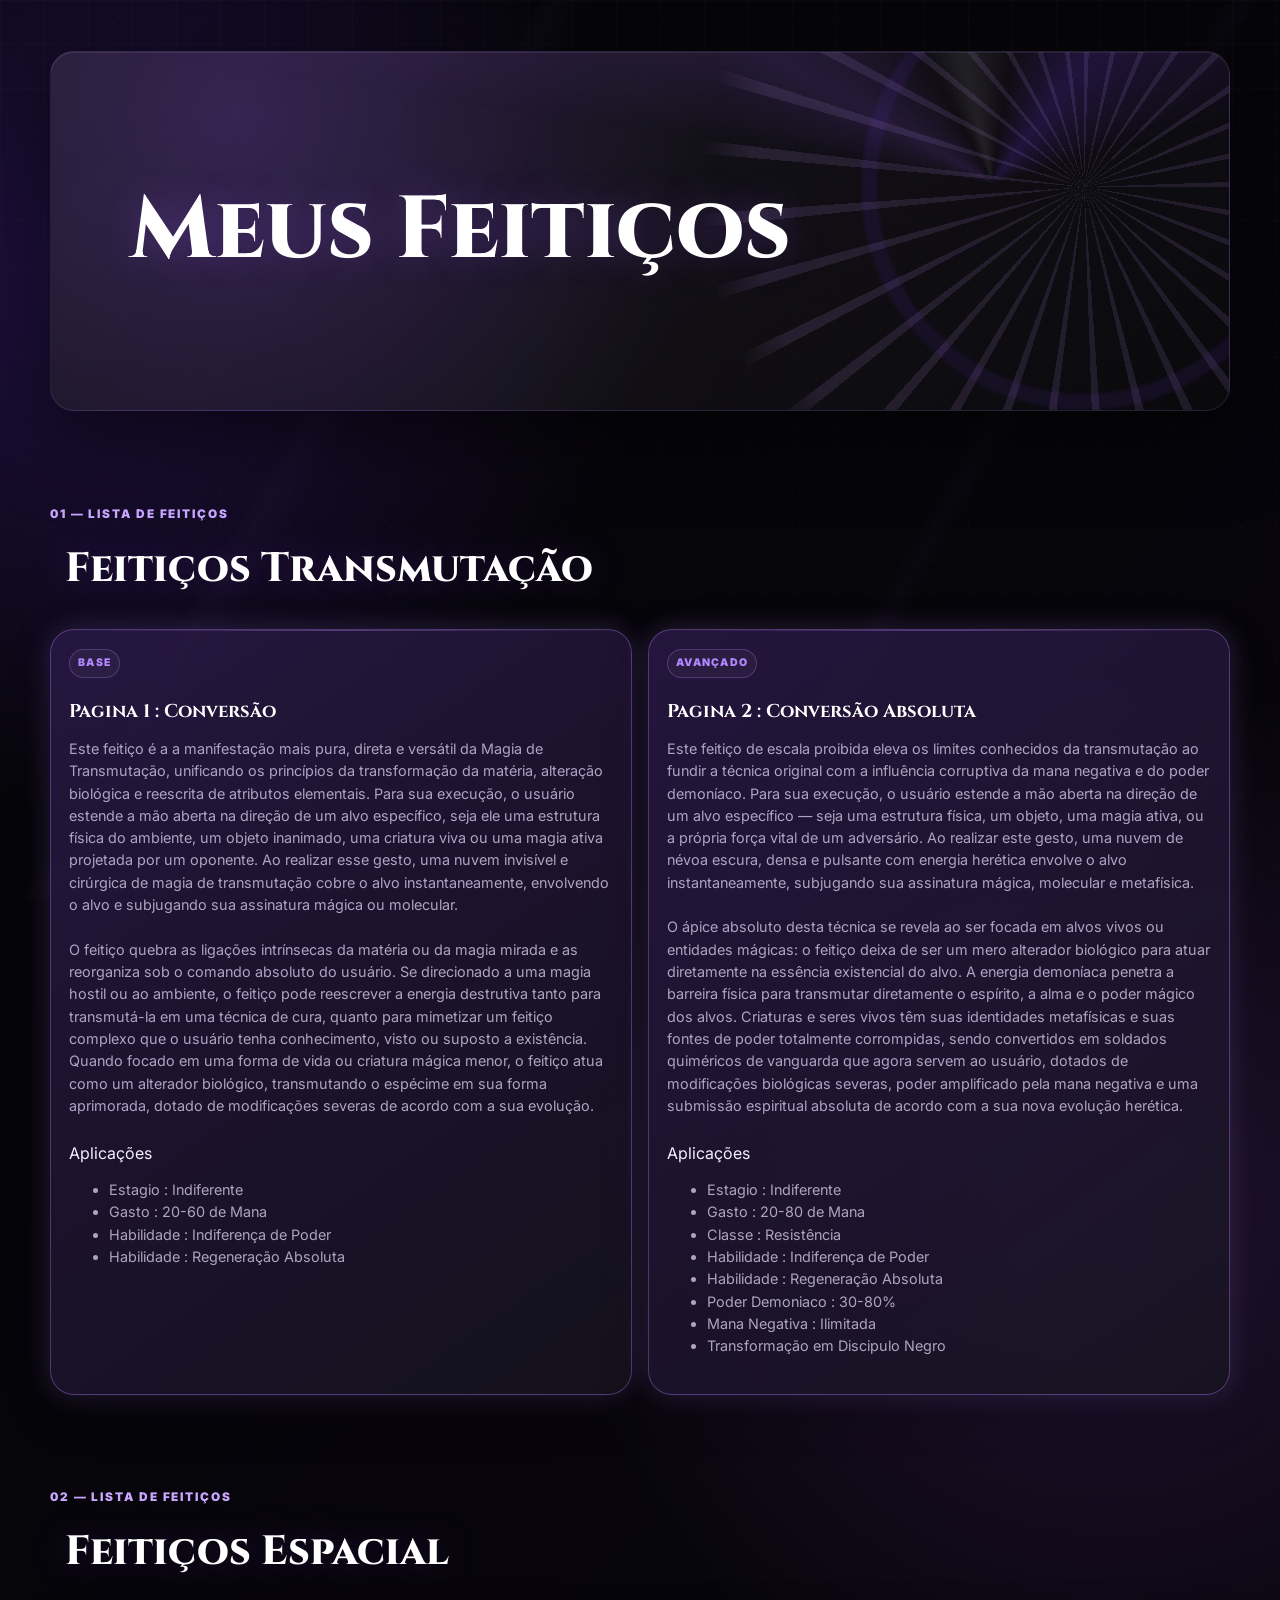
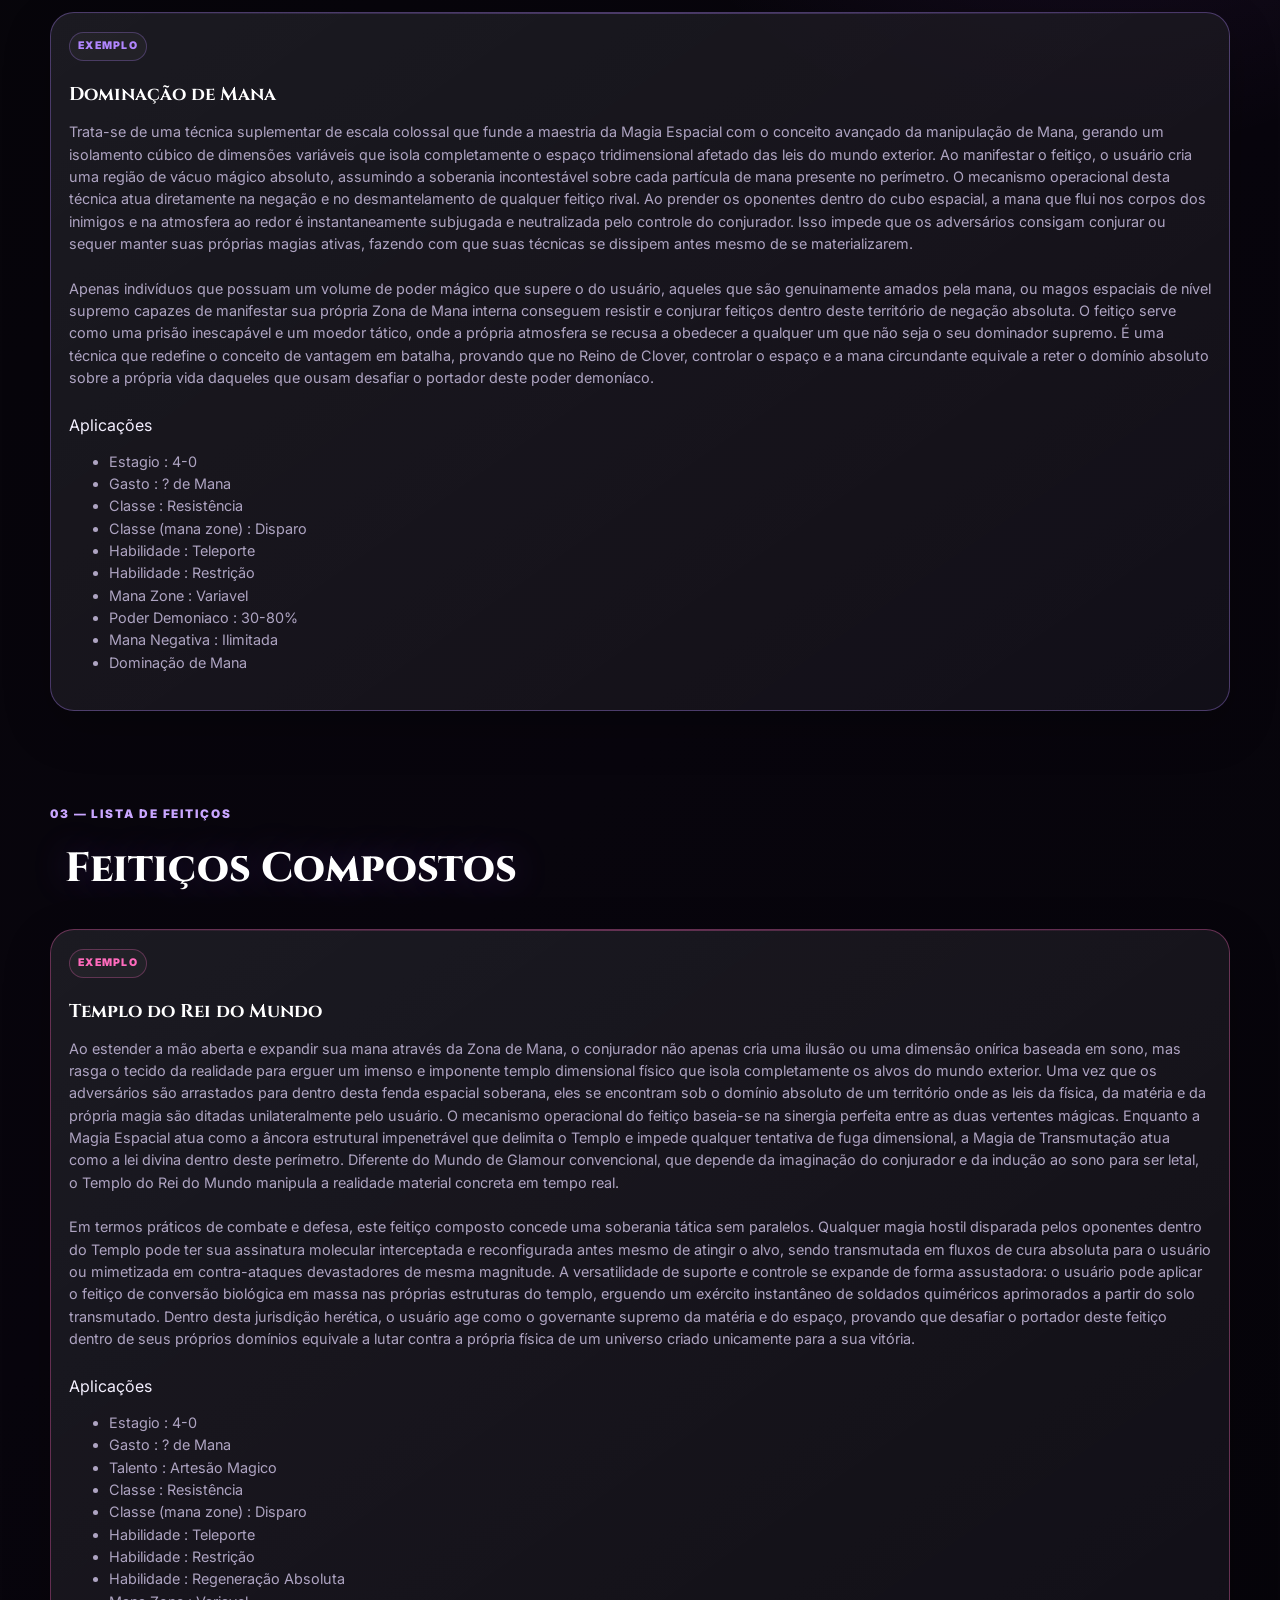
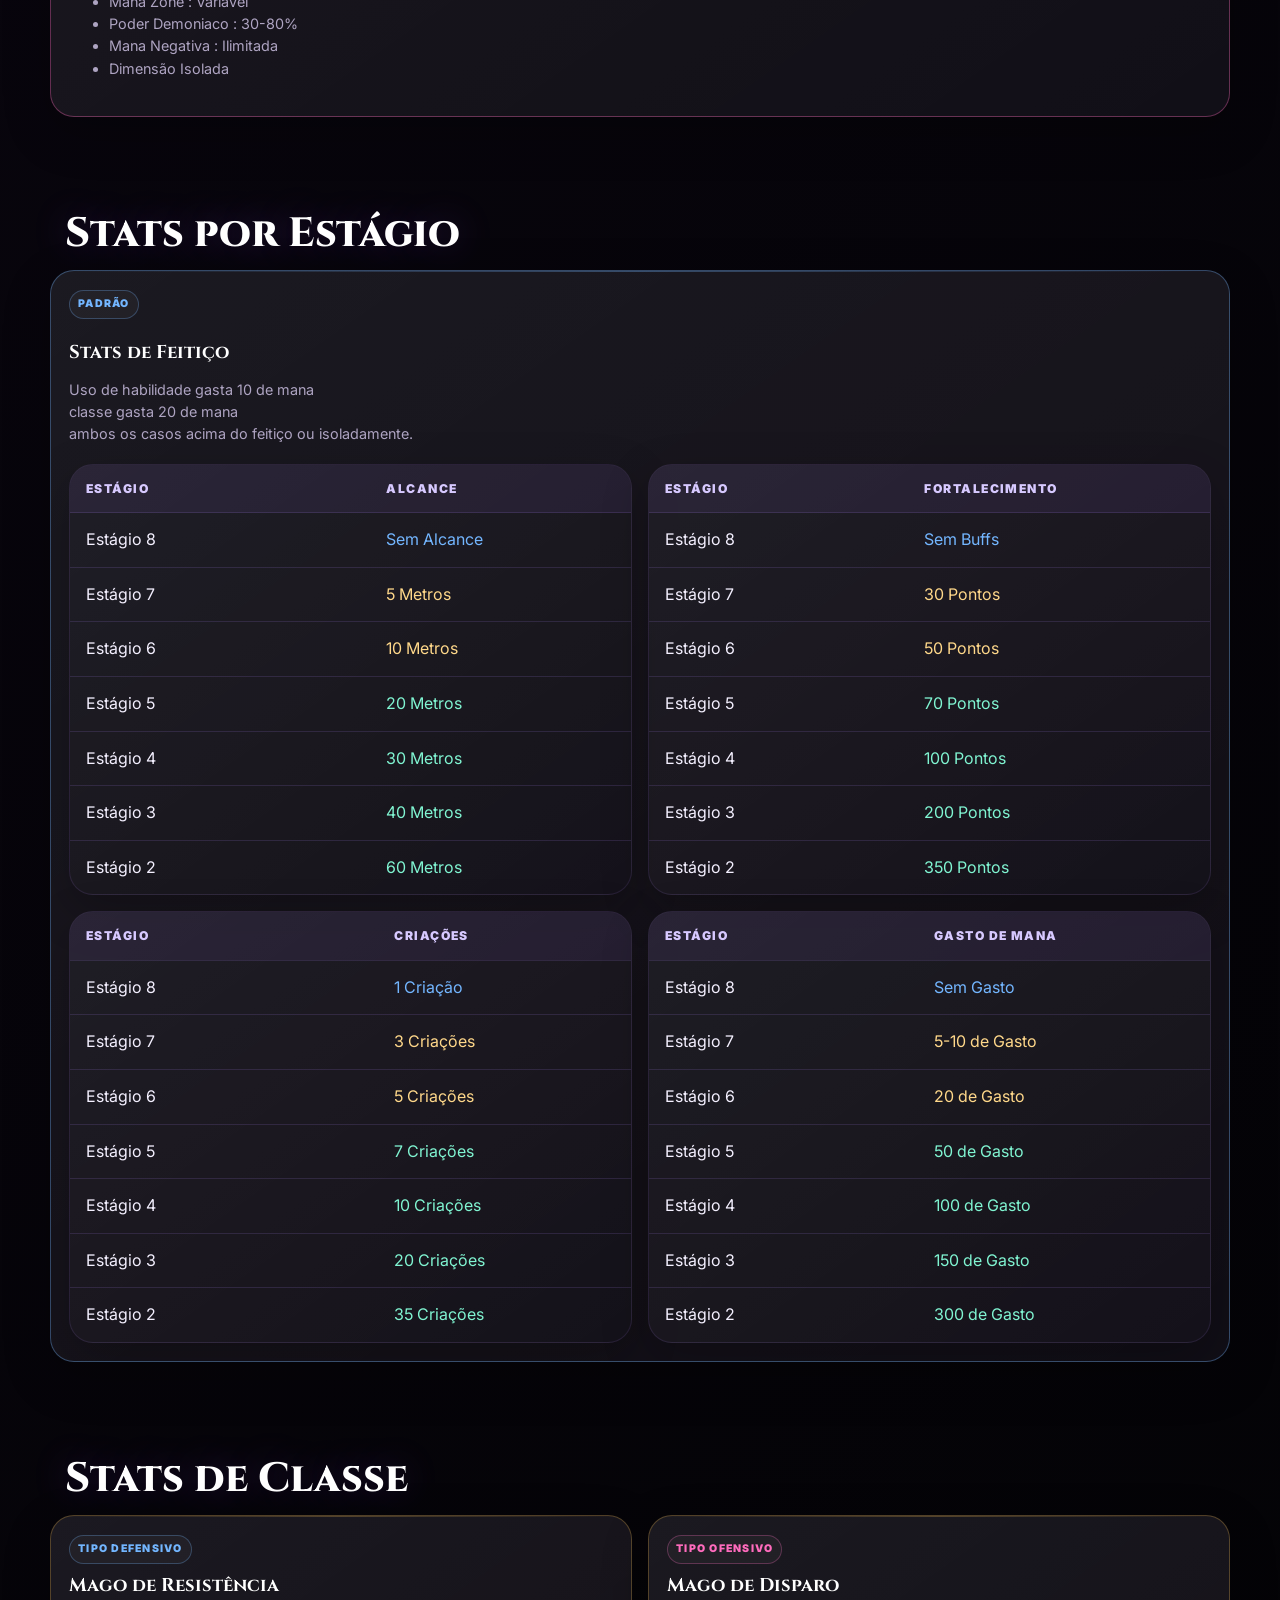
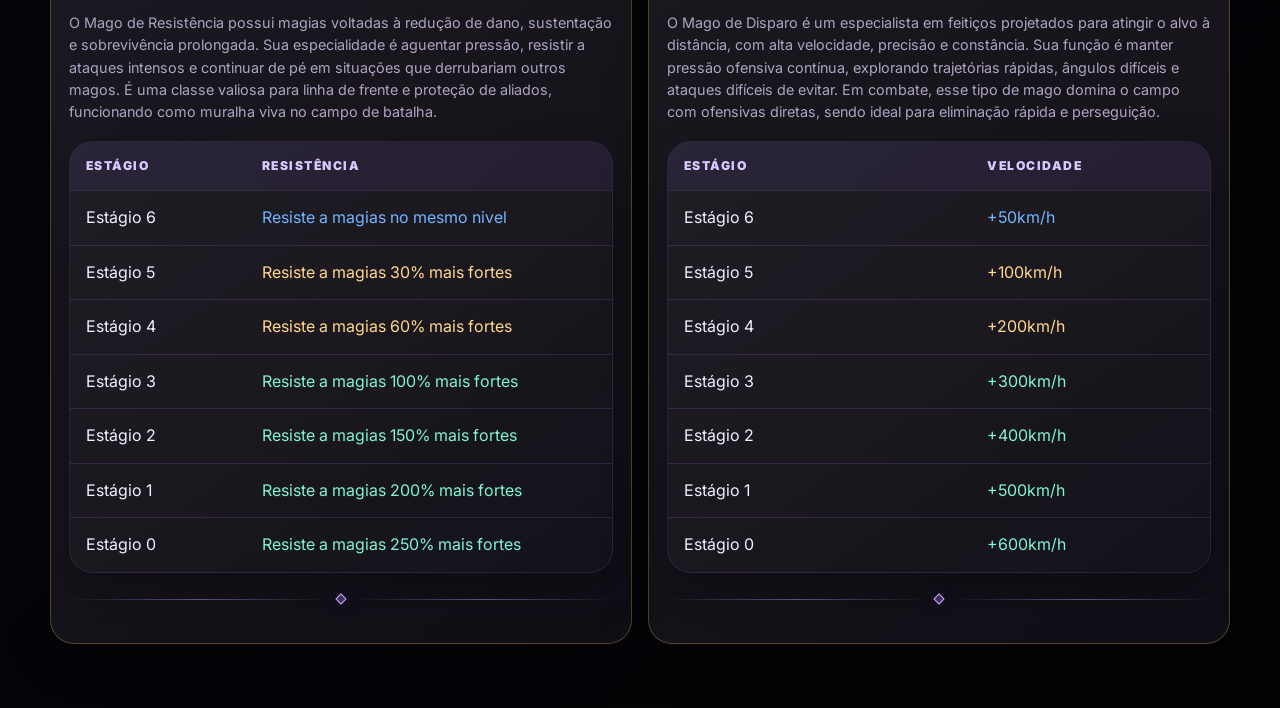
==== index.html @ 21cff732 "Rename templete.html to index.html" ====
<!DOCTYPE html>
<html lang="pt-BR">

<head>
    <meta charset="UTF-8" />
    <meta name="viewport" content="width=device-width, initial-scale=1.0" />
    <title>Grimorio</title>
    <link rel="stylesheet" href="../styles/system.css" />
</head>

<body>
    <div class="bc-container">
        <div class="bc-hero">
            <h1 class="bc-hero__title">Meus Feitiços</h1>
        </div>

        <section class="bc-section">
            <p class="bc-section-label">01 — Lista de Feitiços</p>
            <h2 class="bc-section-title">Feitiços Transmutação</h2>

            <div class="bc-grid-2 mt-lg">
                <div class="bc-card bc-card--accented bc-card--glowing card-accent-violet">
                    <span class="attr-tag tag-violet mb-sm">Base</span>
                    <h3 class="t-h3 mt-sm">Pagina 1 : Conversão</h3>
                    <p class="t-ui mt-md">Este feitiço é a a manifestação mais pura, direta e versátil da Magia de Transmutação, unificando
                        os princípios da transformação da matéria, alteração biológica e reescrita de atributos elementais. Para sua
                        execução, o usuário estende a mão aberta na direção de um alvo específico, seja ele uma estrutura física do
                        ambiente, um objeto inanimado, uma criatura viva ou uma magia ativa projetada por um oponente. Ao realizar esse
                        gesto, uma nuvem invisível e cirúrgica de magia de transmutação cobre o alvo instantaneamente, envolvendo o alvo e
                        subjugando sua assinatura mágica ou molecular. <br> <br>

                        O feitiço quebra as ligações intrínsecas da matéria ou da magia mirada e as reorganiza sob o comando absoluto do
                        usuário. Se direcionado a uma magia hostil ou ao ambiente, o feitiço pode reescrever a energia destrutiva tanto para
                        transmutá-la em uma técnica de cura, quanto para mimetizar um feitiço complexo que o usuário tenha conhecimento, visto
                        ou suposto a existência. Quando focado em uma forma de vida ou criatura mágica menor, o feitiço atua como um alterador
                        biológico, transmutando o espécime em sua forma aprimorada, dotado de modificações severas de acordo com a sua evolução.
                    </p>


                    <div class="t-h4 mt-lg">Aplicações</div>
                    <ul class="t-ui mt-sm">
                        <li>Estagio : Indiferente</li>
                        <li>Gasto : 20-60 de Mana</li>
                        <li>Habilidade : Indiferença de Poder</li>
                        <li>Habilidade : Regeneração Absoluta</li>
                    </ul>
                </div>

                <div class="bc-card bc-card--accented bc-card--glowing card-accent-violet">
                    <span class="attr-tag tag-violet mb-sm">Avançado</span>
                    <h3 class="t-h3 mt-sm">Pagina 2 : Conversão Absoluta</h3>
                    <p class="t-ui mt-md">Este feitiço de escala proibida eleva os limites conhecidos da transmutação ao fundir a técnica
                        original com a influência corruptiva da mana negativa e do poder demoníaco. Para sua execução, o usuário estende a
                        mão aberta na direção de um alvo específico — seja uma estrutura física, um objeto, uma magia ativa, ou a própria
                        força vital de um adversário. Ao realizar este gesto, uma nuvem de névoa escura, densa e pulsante com energia
                        herética envolve o alvo instantaneamente, subjugando sua assinatura mágica, molecular e metafísica. <br> <br>

                        O ápice absoluto desta técnica se revela ao ser focada em alvos vivos ou entidades mágicas: o feitiço deixa de ser um
                        mero alterador biológico para atuar diretamente na essência existencial do alvo. A energia demoníaca penetra a barreira
                        física para transmutar diretamente o espírito, a alma e o poder mágico dos alvos. Criaturas e seres vivos têm suas
                        identidades metafísicas e suas fontes de poder totalmente corrompidas, sendo convertidos em soldados quiméricos de
                        vanguarda que agora servem ao usuário, dotados de modificações biológicas severas, poder amplificado pela mana negativa
                        e uma submissão espiritual absoluta de acordo com a sua nova evolução herética.
                    </p>

                    <div class="t-h4 mt-lg">Aplicações</div>
                    <ul class="t-ui mt-sm">
                        <li>Estagio : Indiferente</li>
                        <li>Gasto : 20-80 de Mana</li>
                        <li>Classe : Resistência</li>
                        <li>Habilidade : Indiferença de Poder</li>
                        <li>Habilidade : Regeneração Absoluta</li>
                        <li>Poder Demoniaco : 30-80%</li>
                        <li>Mana Negativa : Ilimitada</li>
                        <li>Transformação em Discipulo Negro</li>
                        
                    </ul>
                </div>
            </div>
            
        </section>

        <section class="bc-section">
            <p class="bc-section-label">02 — Lista de Feitiços</p>
            <h2 class="bc-section-title">Feitiços Espacial</h2>

            <div class="bc-grid mt-lg">
                <div class="bc-card bc-card--accented card-accent-violet">
                    <span class="attr-tag tag-violet mb-sm">Exemplo</span>
                    <h3 class="t-h3 mt-sm">Dominação de Mana</h3>
                    <p class="t-ui mt-md">Trata-se de uma técnica suplementar de escala colossal que funde a maestria da Magia Espacial com
                    o conceito avançado da manipulação de Mana, gerando um isolamento cúbico de dimensões variáveis que isola completamente
                    o
                    espaço tridimensional afetado das leis do mundo exterior. Ao manifestar o feitiço, o usuário cria uma região de
                    vácuo mágico absoluto, assumindo a soberania incontestável sobre cada partícula de mana presente no perímetro.
                    O mecanismo operacional desta técnica atua diretamente na negação e no desmantelamento de qualquer feitiço rival. Ao
                    prender os oponentes dentro do cubo espacial, a mana que flui nos corpos dos inimigos e na atmosfera ao redor é
                    instantaneamente subjugada e neutralizada pelo controle do conjurador. Isso impede que os adversários consigam conjurar
                    ou sequer manter suas próprias magias ativas, fazendo com que suas técnicas se dissipem antes mesmo de se
                    materializarem. <br> <br>
                    
                    Apenas indivíduos que possuam um volume de poder mágico que supere o do usuário, aqueles que são genuinamente
                    amados pela mana, ou magos espaciais de nível supremo capazes de manifestar sua
                    própria Zona de Mana interna conseguem resistir e conjurar feitiços dentro deste território de negação absoluta.
                    O feitiço serve como uma prisão inescapável e um moedor tático, onde a própria atmosfera se recusa a obedecer a qualquer
                    um que não seja o seu dominador supremo. É uma técnica que redefine o conceito de vantagem em batalha, provando que no
                    Reino de Clover, controlar o espaço e a mana circundante equivale a reter o domínio absoluto sobre a própria vida
                    daqueles que ousam desafiar o portador deste poder demoníaco.

                    </p>


                    <div class="t-h4 mt-lg">Aplicações</div>
                    <ul class="t-ui mt-sm">
                        <li>Estagio : 4-0</li>
                        <li>Gasto : ? de Mana</li>
                        <li>Classe : Resistência</li>
                        <li>Classe (mana zone) : Disparo</li>
                        <li>Habilidade : Teleporte</li>
                        <li>Habilidade : Restrição</li>
                        <li>Mana Zone : Variavel</li>
                        <li>Poder Demoniaco : 30-80%</li>
                        <li>Mana Negativa : Ilimitada</li>
                        <li>Dominação de Mana</li>
                        
                    </ul>
                </div>
            </div>
        </section>

        <section class="bc-section">
            <p class="bc-section-label">03 — Lista de Feitiços</p>
            <h2 class="bc-section-title">Feitiços Compostos</h2>

            <div class="bc-grid mt-lg">
                <div class="bc-card bc-card--accented card-accent-crimson">
                    <span class="attr-tag tag-crimson mb-sm">Exemplo</span>
                    <h3 class="t-h3 mt-sm">Templo do Rei do Mundo</h3>
                    <p class="t-ui mt-md">Ao estender a mão aberta e expandir sua mana através da Zona de Mana, o conjurador não apenas cria
                        uma ilusão ou uma dimensão onírica baseada em sono, mas rasga o tecido da realidade para erguer um imenso e
                        imponente templo dimensional físico que isola completamente os alvos do mundo exterior. Uma vez que os adversários
                        são arrastados para dentro desta fenda espacial soberana, eles se encontram sob o domínio absoluto de um território
                        onde as leis da física, da matéria e da própria magia são ditadas unilateralmente pelo usuário.
                        O mecanismo operacional do feitiço baseia-se na sinergia perfeita entre as duas vertentes mágicas. Enquanto a Magia
                        Espacial atua como a âncora estrutural impenetrável que delimita o Templo e impede qualquer tentativa de fuga
                        dimensional, a Magia de Transmutação atua como a lei divina dentro deste perímetro. Diferente do Mundo de Glamour
                        convencional, que depende da imaginação do conjurador e da indução ao sono para ser letal, o Templo do Rei do Mundo
                        manipula a realidade material concreta em tempo real. <br> <br>

                        Em termos práticos de combate e defesa, este feitiço composto concede uma soberania tática sem paralelos. Qualquer magia
                        hostil disparada pelos oponentes dentro do Templo pode ter sua assinatura molecular interceptada e reconfigurada antes
                        mesmo de atingir o alvo, sendo transmutada em fluxos de cura absoluta para o usuário ou mimetizada em contra-ataques
                        devastadores de mesma magnitude. A versatilidade de suporte e controle se expande de forma assustadora: o usuário pode
                        aplicar o feitiço de conversão biológica em massa nas próprias estruturas do templo, erguendo um exército instantâneo de
                        soldados quiméricos aprimorados a partir do solo transmutado. Dentro desta jurisdição herética, o usuário age como o
                        governante supremo da matéria e do espaço, provando que desafiar o portador deste feitiço dentro de seus próprios
                        domínios equivale a lutar contra a própria física de um universo criado unicamente para a sua vitória.
                    </p>


                    <div class="t-h4 mt-lg">Aplicações</div>
                    <ul class="t-ui mt-sm">
                        <li>Estagio : 4-0</li>
                        <li>Gasto : ? de Mana</li>
                        <li>Talento : Artesão Magico</li>
                        <li>Classe : Resistência</li>
                        <li>Classe (mana zone) : Disparo</li>
                        <li>Habilidade : Teleporte</li>
                        <li>Habilidade : Restrição</li>
                        <li>Habilidade : Regeneração Absoluta</li>
                        <li>Mana Zone : Variavel</li>
                        <li>Poder Demoniaco : 30-80%</li>
                        <li>Mana Negativa : Ilimitada</li>
                        <li>Dimensão Isolada</li>
                        
                    </ul>
                </div>
            </div>
        </section>

        <section class="bc-section">
            <h2 class="bc-section-title">Stats por Estágio</h2>
            <div class="bc-card bc-card--accented card-accent-sapphire">
                <span class="attr-tag tag-sapphire mb-sm">Padrão</span>
                <h3 class="t-h3 mt-sm">Stats de Feitiço</h3>
                <p class="t-ui mt-md">Uso de habilidade gasta 10 de mana<br>
                    classe gasta 20 de mana<br>
                    ambos os casos acima do feitiço ou isoladamente.
                </p>
                <div class="bc-grid-2">
                    <div class="bc-card card-plain-table component-table-panel">
                        <table class="bc-table"> <!-- exemplo -->
                            <thead>
                                <tr>
                                    <th>Estágio</th>
                                    <th>Alcance</th>
                                </tr>
                            </thead>
        
                            <tbody>
        
                                <tr>
                                    <td class="text-ivory">Estágio 8</td>
                                    <td class="text-sapphire">Sem Alcance</td>
                                </tr>
        
                                <tr>
                                    <td class="text-ivory">Estágio 7</td>
                                    <td class="text-gold">5 Metros</td>
                                </tr>
        
                                <tr>
                                    <td class="text-ivory">Estágio 6</td>
                                    <td class="text-gold">10 Metros</td>
                                </tr>
        
                                <tr>
                                    <td class="text-ivory">Estágio 5</td>
                                    <td class="text-emerald">20 Metros</td>
        
                                </tr>
        
                                <tr>
                                    <td class="text-ivory">Estágio 4</td>
                                    <td class="text-emerald">30 Metros</td>
                                </tr>
        
                                <tr>
                                    <td class="text-ivory">Estágio 3</td>
                                    <td class="text-emerald">40 Metros</td>
                                </tr>
        
                                <tr>
                                    <td class="text-ivory">Estágio 2</td>
                                    <td class="text-emerald">60 Metros</td>
                                </tr>
                            </tbody>
                        </table>
                    </div>
        
                    <div class="bc-card card-plain-table component-table-panel">
                        <table class="bc-table"> <!-- buffs -->
                            <thead>
                                <tr>
                                    <th>Estágio</th>
                                    <th>Fortalecimento</th>
                                </tr>
                            </thead>
        
                            <tbody>
        
                                <tr>
                                    <td class="text-ivory">Estágio 8</td>
                                    <td class="text-sapphire">Sem Buffs</td>
                                </tr>
        
                                <tr>
                                    <td class="text-ivory">Estágio 7</td>
                                    <td class="text-gold">30 Pontos</td>
                                </tr>
        
                                <tr>
                                    <td class="text-ivory">Estágio 6</td>
                                    <td class="text-gold">50 Pontos</td>
                                </tr>
        
                                <tr>
                                    <td class="text-ivory">Estágio 5</td>
                                    <td class="text-emerald">70 Pontos</td>
        
                                </tr>
        
                                <tr>
                                    <td class="text-ivory">Estágio 4</td>
                                    <td class="text-emerald">100 Pontos</td>
                                </tr>
        
                                <tr>
                                    <td class="text-ivory">Estágio 3</td>
                                    <td class="text-emerald">200 Pontos</td>
                                </tr>
        
                                <tr>
                                    <td class="text-ivory">Estágio 2</td>
                                    <td class="text-emerald">350 Pontos</td>
                                </tr>
                            </tbody>
                        </table>
                    </div>
        
                    <div class="bc-card card-plain-table component-table-panel">
                        <table class="bc-table"> <!-- Criações -->
                            <thead>
                                <tr>
                                    <th>Estágio</th>
                                    <th>Criações</th>
                                </tr>
                            </thead>
        
                            <tbody>
        
                                <tr>
                                    <td class="text-ivory">Estágio 8</td>
                                    <td class="text-sapphire">1 Criação</td>
                                </tr>
        
                                <tr>
                                    <td class="text-ivory">Estágio 7</td>
                                    <td class="text-gold">3 Criações</td>
                                </tr>
        
                                <tr>
                                    <td class="text-ivory">Estágio 6</td>
                                    <td class="text-gold">5 Criações</td>
                                </tr>
        
                                <tr>
                                    <td class="text-ivory">Estágio 5</td>
                                    <td class="text-emerald">7 Criações</td>
        
                                </tr>
        
                                <tr>
                                    <td class="text-ivory">Estágio 4</td>
                                    <td class="text-emerald">10 Criações</td>
                                </tr>
        
                                <tr>
                                    <td class="text-ivory">Estágio 3</td>
                                    <td class="text-emerald">20 Criações</td>
                                </tr>
        
                                <tr>
                                    <td class="text-ivory">Estágio 2</td>
                                    <td class="text-emerald">35 Criações</td>
                                </tr>
                            </tbody>
                        </table>
                    </div>
        
                    <div class="bc-card card-plain-table component-table-panel">
                        <table class="bc-table"> <!-- Gasto de mana -->
                            <thead>
                                <tr>
                                    <th>Estágio</th>
                                    <th>Gasto de Mana</th>
                                </tr>
                            </thead>
        
                            <tbody>
        
                                <tr>
                                    <td class="text-ivory">Estágio 8</td>
                                    <td class="text-sapphire">Sem Gasto</td>
                                </tr>
        
                                <tr>
                                    <td class="text-ivory">Estágio 7</td>
                                    <td class="text-gold">5-10 de Gasto</td>
                                </tr>
        
                                <tr>
                                    <td class="text-ivory">Estágio 6</td>
                                    <td class="text-gold">20 de Gasto</td>
                                </tr>
        
                                <tr>
                                    <td class="text-ivory">Estágio 5</td>
                                    <td class="text-emerald">50 de Gasto</td>
        
                                </tr>
        
                                <tr>
                                    <td class="text-ivory">Estágio 4</td>
                                    <td class="text-emerald">100 de Gasto</td>
                                </tr>
        
                                <tr>
                                    <td class="text-ivory">Estágio 3</td>
                                    <td class="text-emerald">150 de Gasto</td>
                                </tr>
        
                                <tr>
                                    <td class="text-ivory">Estágio 2</td>
                                    <td class="text-emerald">300 de Gasto</td>
                                </tr>
                            </tbody>
                        </table>
                    </div>
                </div>
            </div>
        </section>
        
        
        <section class="bc-section">
            <h2 class="bc-section-title">Stats de Classe</h2>
            <div class="bc-grid-2">
                <div class="bc-card bc-card--accented card-accent-gold-mid">
                    <span class="attr-tag tag-sapphire">Tipo Defensivo</span>
                    <h3 class="t-h3 mt-sm">Mago de Resistência</h3>
                    <p class="t-ui mt-md">
                        O Mago de Resistência possui magias voltadas à redução de dano, sustentação e sobrevivência prolongada.
                        Sua
                        especialidade é aguentar pressão, resistir a ataques intensos e continuar de pé em situações que
                        derrubariam outros
                        magos. É uma classe valiosa para linha de frente e proteção de aliados, funcionando como muralha viva no
                        campo de
                        batalha. <br>
                    </p>
        
                    <div class="bc-card card-plain-table component-table-panel">
                        <table class="bc-table">
                            <thead>
                                <tr>
                                    <th>Estágio</th>
                                    <th>Resistência</th>
                                </tr>
                            </thead>
        
                            <tbody>
        
                                <tr>
                                    <td class="text-ivory">Estágio 6</td>
                                    <td class="text-sapphire">Resiste a magias no mesmo nivel</td>
                                </tr>
        
                                <tr>
                                    <td class="text-ivory">Estágio 5</td>
                                    <td class="text-gold">Resiste a magias 30% mais fortes</td>
                                </tr>
        
                                <tr>
                                    <td class="text-ivory">Estágio 4</td>
                                    <td class="text-gold">Resiste a magias 60% mais fortes</td>
                                </tr>
        
                                <tr>
                                    <td class="text-ivory">Estágio 3</td>
                                    <td class="text-emerald">Resiste a magias 100% mais fortes</td>
        
                                </tr>
        
                                <tr>
                                    <td class="text-ivory">Estágio 2</td>
                                    <td class="text-emerald">Resiste a magias 150% mais fortes</td>
                                </tr>
        
                                <tr>
                                    <td class="text-ivory">Estágio 1</td>
                                    <td class="text-emerald">Resiste a magias 200% mais fortes</td>
                                </tr>
        
                                <tr>
                                    <td class="text-ivory">Estágio 0</td>
                                    <td class="text-emerald">Resiste a magias 250% mais fortes</td>
                                </tr>
                            </tbody>
                        </table>
                    </div>
                    </p>
        
                    <div class="bc-divider">
                        <div class="bc-divider__line"></div>
                        <div class="bc-divider__gem"></div>
                        <div class="bc-divider__line"></div>
                    </div>
                </div>
        
                <div class="bc-card bc-card--accented card-accent-gold-mid">
                    <span class="attr-tag tag-crimson">Tipo Ofensivo</span>
                    <h3 class="t-h3 mt-sm">Mago de Disparo</h3>
                    <p class="t-ui mt-md">
                        O Mago de Disparo é um especialista em feitiços projetados para atingir o alvo à distância, com alta
                        velocidade,
                        precisão e constância. Sua função é manter pressão ofensiva contínua, explorando trajetórias rápidas,
                        ângulos difíceis e
                        ataques difíceis de evitar. Em combate, esse tipo de mago domina o campo com ofensivas diretas, sendo
                        ideal para
                        eliminação rápida e perseguição. <br>
                    </p>
        
                    <div class="bc-card card-plain-table component-table-panel">
                        <table class="bc-table">
                            <thead>
                                <tr>
                                    <th>Estágio</th>
                                    <th>Velocidade</th>
                                </tr>
                            </thead>
        
                            <tbody>
        
                                <tr>
                                    <td class="text-ivory">Estágio 6</td>
                                    <td class="text-sapphire">+50km/h</td>
                                </tr>
        
                                <tr>
                                    <td class="text-ivory">Estágio 5</td>
                                    <td class="text-gold">+100km/h</td>
                                </tr>
        
                                <tr>
                                    <td class="text-ivory">Estágio 4</td>
                                    <td class="text-gold">+200km/h</td>
                                </tr>
        
                                <tr>
                                    <td class="text-ivory">Estágio 3</td>
                                    <td class="text-emerald">+300km/h</td>
        
                                </tr>
        
                                <tr>
                                    <td class="text-ivory">Estágio 2</td>
                                    <td class="text-emerald">+400km/h</td>
                                </tr>
        
                                <tr>
                                    <td class="text-ivory">Estágio 1</td>
                                    <td class="text-emerald">+500km/h</td>
                                </tr>
        
                                <tr>
                                    <td class="text-ivory">Estágio 0</td>
                                    <td class="text-emerald">+600km/h</td>
                                </tr>
                            </tbody>
                        </table>
                    </div>
                    </p>
        
                    <div class="bc-divider">
                        <div class="bc-divider__line"></div>
                        <div class="bc-divider__gem"></div>
                        <div class="bc-divider__line"></div>
                    </div>
                </div>
            </div>
        </section>
    </div>
</body>
</html>
---- styles/system.css ----
@import url("./variables.css");
@import url("./layout.css");
@import url("./components.css");
@import url("./animations.css");
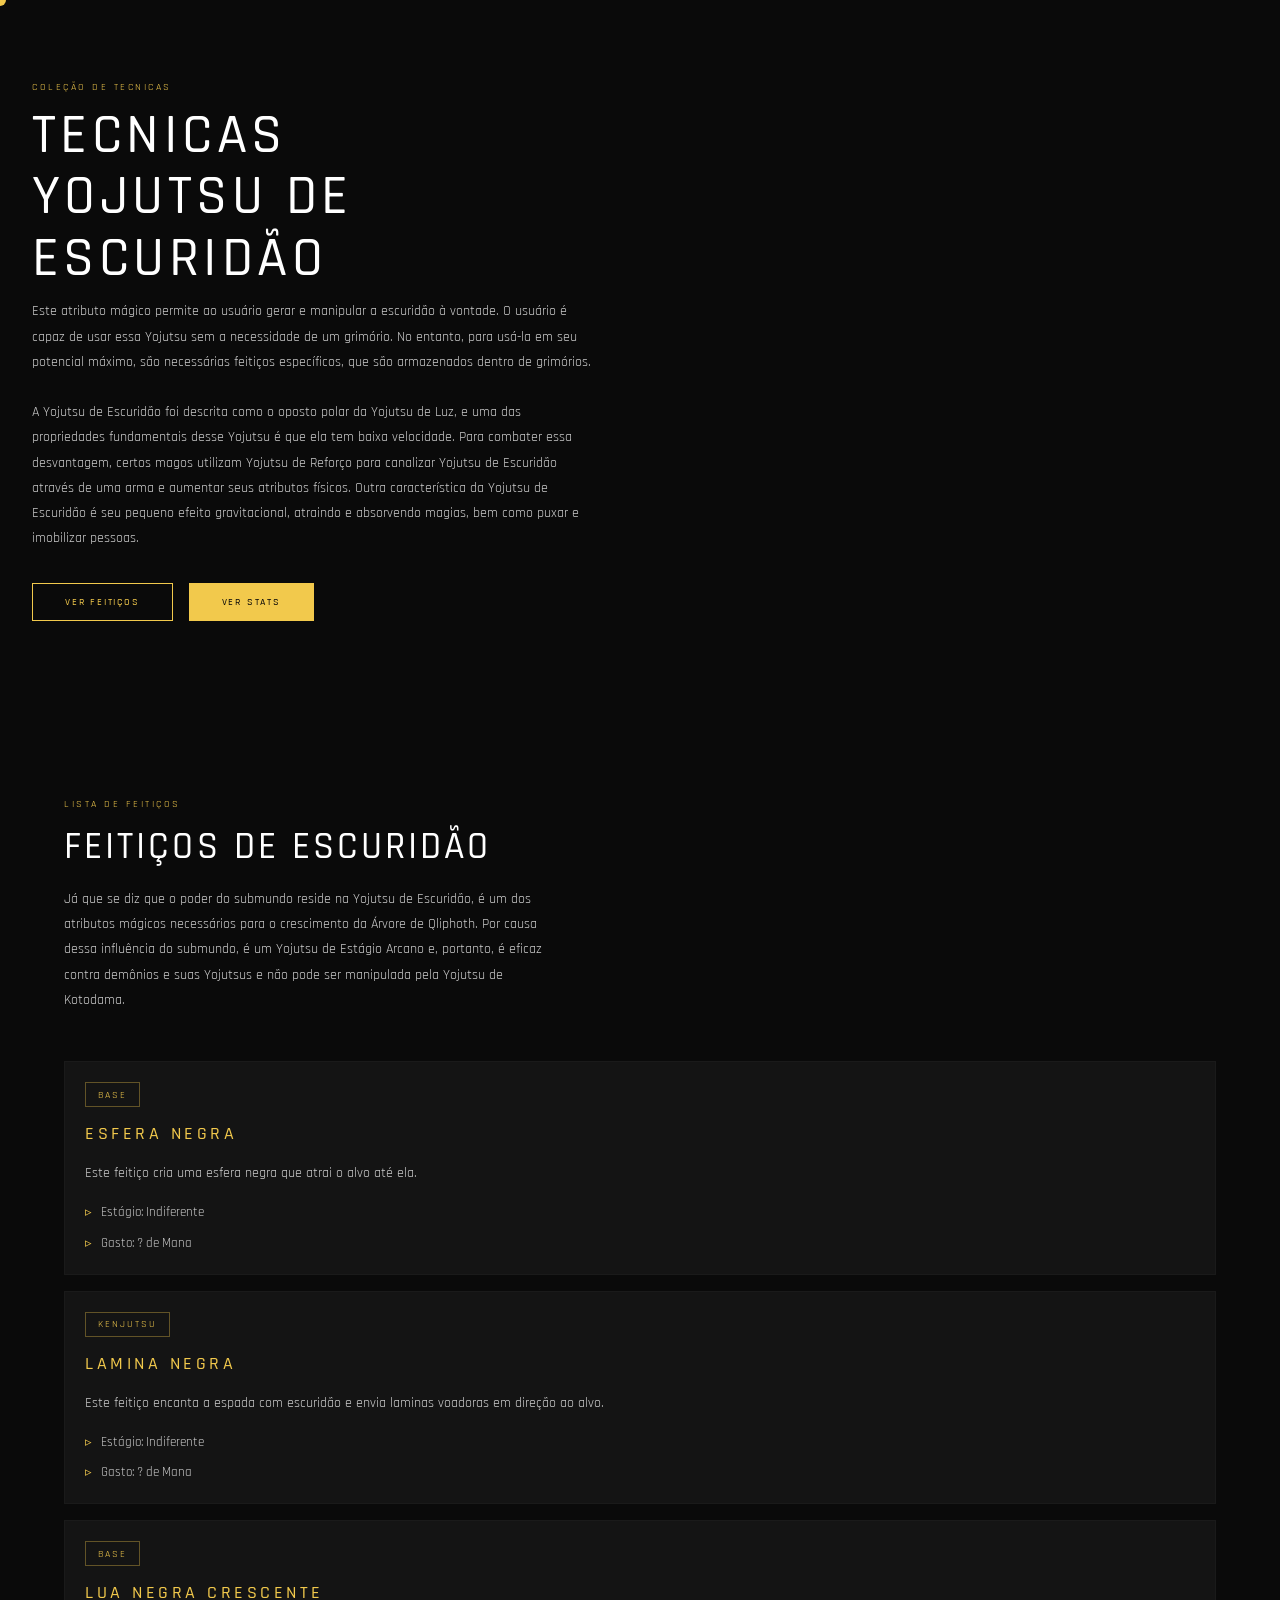
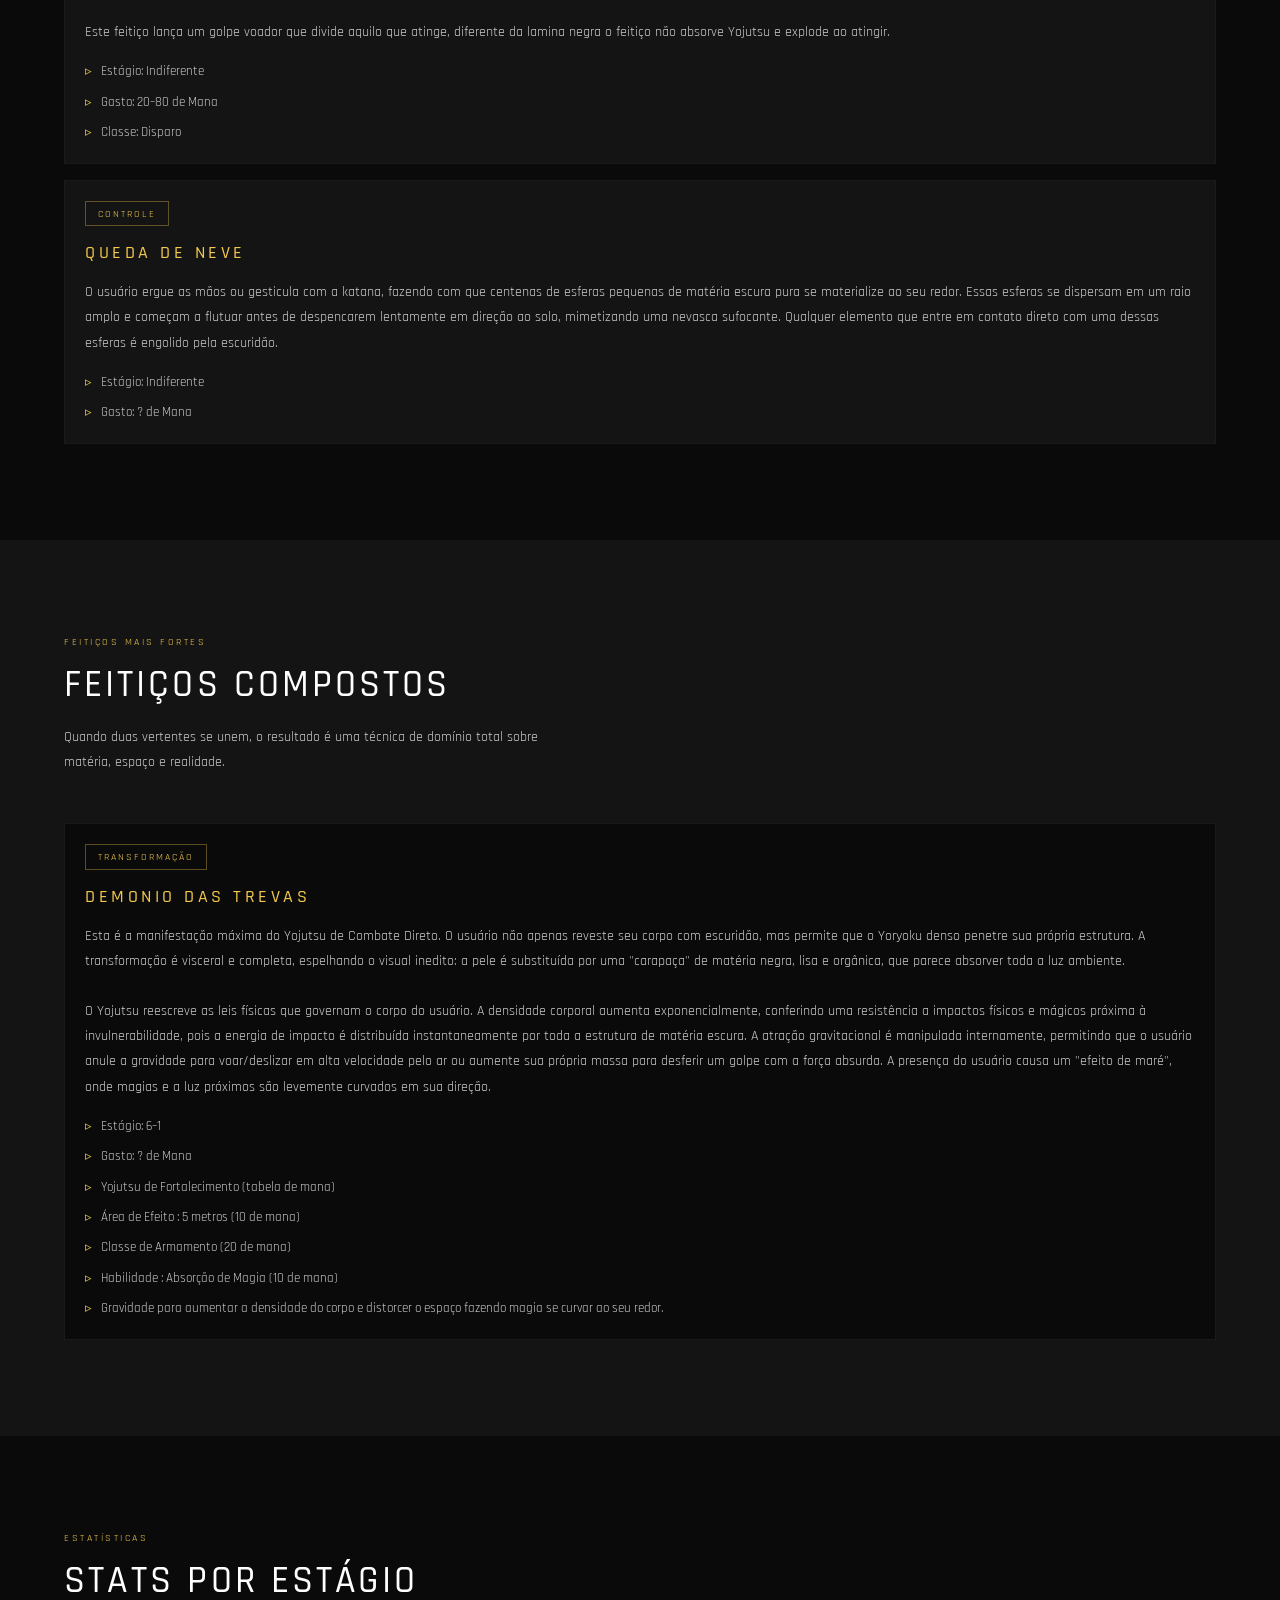
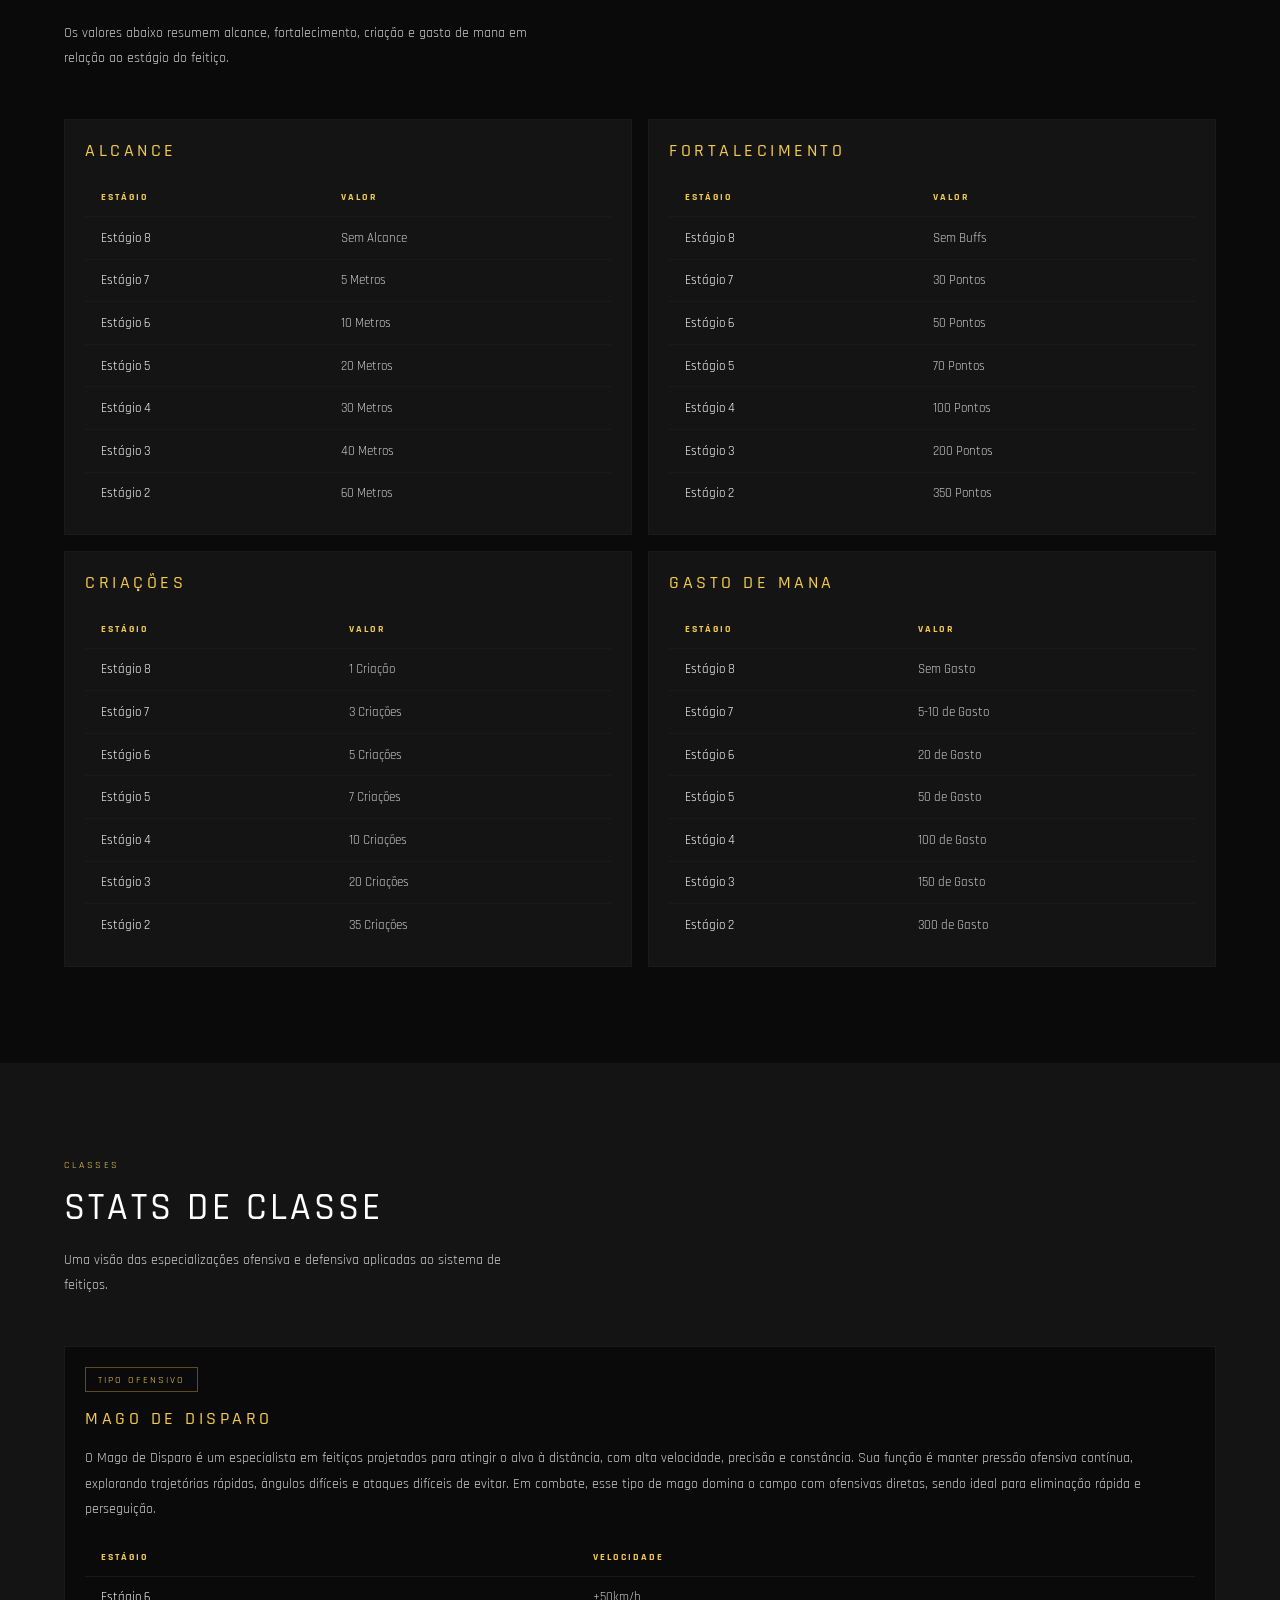
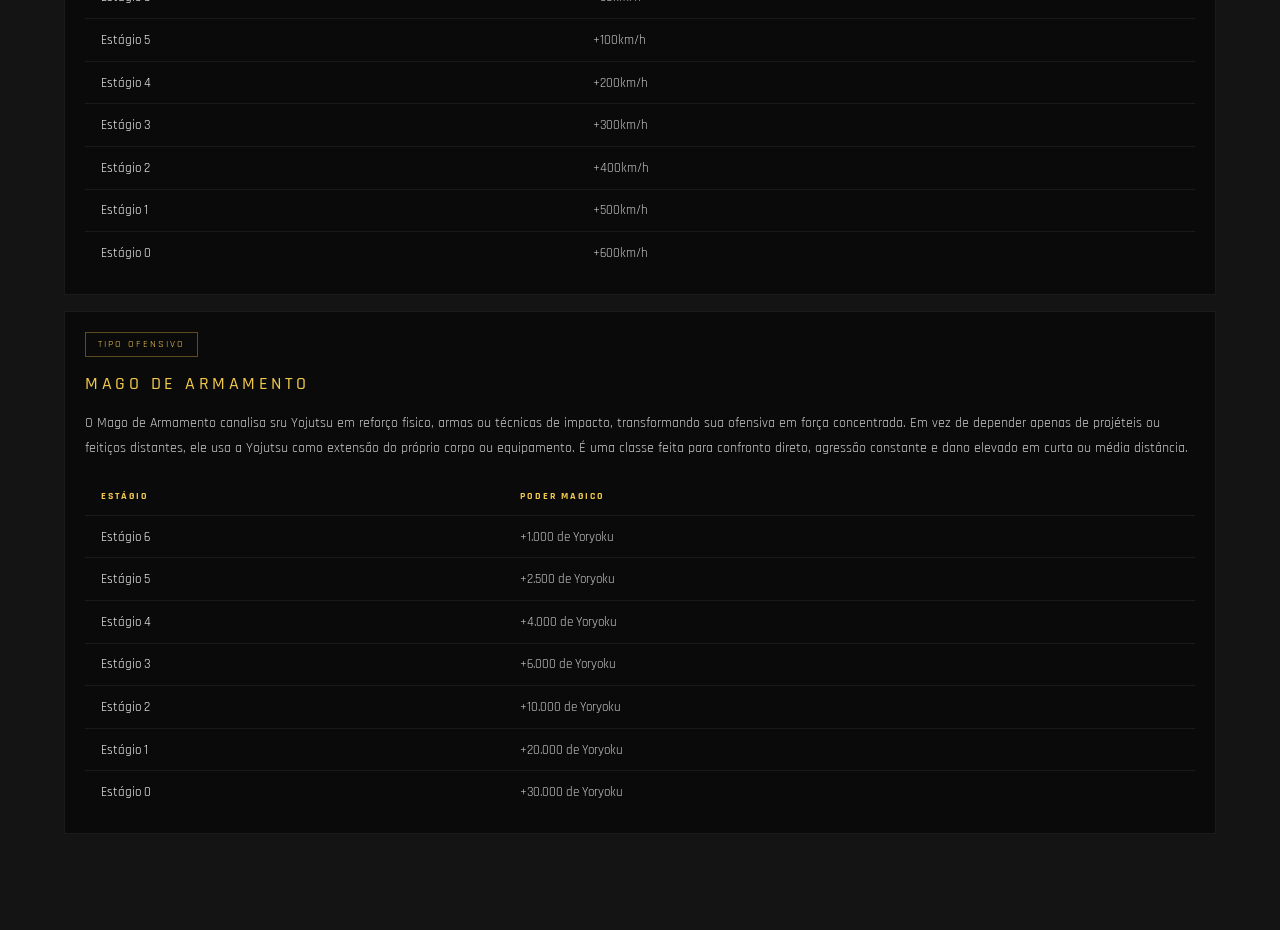
==== commit 5be92363: "Add files via upload" ====
--- a/index.html
+++ b/index.html
@@ -1,543 +1,338 @@
-<!DOCTYPE html>
+<!doctype html>
 <html lang="pt-BR">
 
 <head>
-    <meta charset="UTF-8" />
-    <meta name="viewport" content="width=device-width, initial-scale=1.0" />
-    <title>Grimorio</title>
-    <link rel="stylesheet" href="../styles/system.css" />
+  <meta charset="UTF-8" />
+  <meta name="viewport" content="width=device-width, initial-scale=1.0" />
+  <meta name="description" content="Grimorio — versão em Aurora do template original com design system visual." />
+  <title>Grimorio</title>
+
+  <link rel="stylesheet" href="public/css/aurora.css" />
+  <link rel="stylesheet" href="public/css/aurora-sis.css">
+  <link
+    href="https://fonts.googleapis.com/css2?family=Orbitron:wght@400;700;900&family=Rajdhani:wght@300;400;600&display=swap"
+    rel="stylesheet" />
+
 </head>
 
-<body>
-    <div class="bc-container">
-        <div class="bc-hero">
-            <h1 class="bc-hero__title">Meus Feitiços</h1>
-        </div>
-
-        <section class="bc-section">
-            <p class="bc-section-label">01 — Lista de Feitiços</p>
-            <h2 class="bc-section-title">Feitiços Transmutação</h2>
-
-            <div class="bc-grid-2 mt-lg">
-                <div class="bc-card bc-card--accented bc-card--glowing card-accent-violet">
-                    <span class="attr-tag tag-violet mb-sm">Base</span>
-                    <h3 class="t-h3 mt-sm">Pagina 1 : Conversão</h3>
-                    <p class="t-ui mt-md">Este feitiço é a a manifestação mais pura, direta e versátil da Magia de Transmutação, unificando
-                        os princípios da transformação da matéria, alteração biológica e reescrita de atributos elementais. Para sua
-                        execução, o usuário estende a mão aberta na direção de um alvo específico, seja ele uma estrutura física do
-                        ambiente, um objeto inanimado, uma criatura viva ou uma magia ativa projetada por um oponente. Ao realizar esse
-                        gesto, uma nuvem invisível e cirúrgica de magia de transmutação cobre o alvo instantaneamente, envolvendo o alvo e
-                        subjugando sua assinatura mágica ou molecular. <br> <br>
-
-                        O feitiço quebra as ligações intrínsecas da matéria ou da magia mirada e as reorganiza sob o comando absoluto do
-                        usuário. Se direcionado a uma magia hostil ou ao ambiente, o feitiço pode reescrever a energia destrutiva tanto para
-                        transmutá-la em uma técnica de cura, quanto para mimetizar um feitiço complexo que o usuário tenha conhecimento, visto
-                        ou suposto a existência. Quando focado em uma forma de vida ou criatura mágica menor, o feitiço atua como um alterador
-                        biológico, transmutando o espécime em sua forma aprimorada, dotado de modificações severas de acordo com a sua evolução.
-                    </p>
-
-
-                    <div class="t-h4 mt-lg">Aplicações</div>
-                    <ul class="t-ui mt-sm">
-                        <li>Estagio : Indiferente</li>
-                        <li>Gasto : 20-60 de Mana</li>
-                        <li>Habilidade : Indiferença de Poder</li>
-                        <li>Habilidade : Regeneração Absoluta</li>
-                    </ul>
-                </div>
-
-                <div class="bc-card bc-card--accented bc-card--glowing card-accent-violet">
-                    <span class="attr-tag tag-violet mb-sm">Avançado</span>
-                    <h3 class="t-h3 mt-sm">Pagina 2 : Conversão Absoluta</h3>
-                    <p class="t-ui mt-md">Este feitiço de escala proibida eleva os limites conhecidos da transmutação ao fundir a técnica
-                        original com a influência corruptiva da mana negativa e do poder demoníaco. Para sua execução, o usuário estende a
-                        mão aberta na direção de um alvo específico — seja uma estrutura física, um objeto, uma magia ativa, ou a própria
-                        força vital de um adversário. Ao realizar este gesto, uma nuvem de névoa escura, densa e pulsante com energia
-                        herética envolve o alvo instantaneamente, subjugando sua assinatura mágica, molecular e metafísica. <br> <br>
-
-                        O ápice absoluto desta técnica se revela ao ser focada em alvos vivos ou entidades mágicas: o feitiço deixa de ser um
-                        mero alterador biológico para atuar diretamente na essência existencial do alvo. A energia demoníaca penetra a barreira
-                        física para transmutar diretamente o espírito, a alma e o poder mágico dos alvos. Criaturas e seres vivos têm suas
-                        identidades metafísicas e suas fontes de poder totalmente corrompidas, sendo convertidos em soldados quiméricos de
-                        vanguarda que agora servem ao usuário, dotados de modificações biológicas severas, poder amplificado pela mana negativa
-                        e uma submissão espiritual absoluta de acordo com a sua nova evolução herética.
-                    </p>
-
-                    <div class="t-h4 mt-lg">Aplicações</div>
-                    <ul class="t-ui mt-sm">
-                        <li>Estagio : Indiferente</li>
-                        <li>Gasto : 20-80 de Mana</li>
-                        <li>Classe : Resistência</li>
-                        <li>Habilidade : Indiferença de Poder</li>
-                        <li>Habilidade : Regeneração Absoluta</li>
-                        <li>Poder Demoniaco : 30-80%</li>
-                        <li>Mana Negativa : Ilimitada</li>
-                        <li>Transformação em Discipulo Negro</li>
-                        
-                    </ul>
-                </div>
-            </div>
-            
-        </section>
-
-        <section class="bc-section">
-            <p class="bc-section-label">02 — Lista de Feitiços</p>
-            <h2 class="bc-section-title">Feitiços Espacial</h2>
-
-            <div class="bc-grid mt-lg">
-                <div class="bc-card bc-card--accented card-accent-violet">
-                    <span class="attr-tag tag-violet mb-sm">Exemplo</span>
-                    <h3 class="t-h3 mt-sm">Dominação de Mana</h3>
-                    <p class="t-ui mt-md">Trata-se de uma técnica suplementar de escala colossal que funde a maestria da Magia Espacial com
-                    o conceito avançado da manipulação de Mana, gerando um isolamento cúbico de dimensões variáveis que isola completamente
-                    o
-                    espaço tridimensional afetado das leis do mundo exterior. Ao manifestar o feitiço, o usuário cria uma região de
-                    vácuo mágico absoluto, assumindo a soberania incontestável sobre cada partícula de mana presente no perímetro.
-                    O mecanismo operacional desta técnica atua diretamente na negação e no desmantelamento de qualquer feitiço rival. Ao
-                    prender os oponentes dentro do cubo espacial, a mana que flui nos corpos dos inimigos e na atmosfera ao redor é
-                    instantaneamente subjugada e neutralizada pelo controle do conjurador. Isso impede que os adversários consigam conjurar
-                    ou sequer manter suas próprias magias ativas, fazendo com que suas técnicas se dissipem antes mesmo de se
-                    materializarem. <br> <br>
-                    
-                    Apenas indivíduos que possuam um volume de poder mágico que supere o do usuário, aqueles que são genuinamente
-                    amados pela mana, ou magos espaciais de nível supremo capazes de manifestar sua
-                    própria Zona de Mana interna conseguem resistir e conjurar feitiços dentro deste território de negação absoluta.
-                    O feitiço serve como uma prisão inescapável e um moedor tático, onde a própria atmosfera se recusa a obedecer a qualquer
-                    um que não seja o seu dominador supremo. É uma técnica que redefine o conceito de vantagem em batalha, provando que no
-                    Reino de Clover, controlar o espaço e a mana circundante equivale a reter o domínio absoluto sobre a própria vida
-                    daqueles que ousam desafiar o portador deste poder demoníaco.
-
-                    </p>
-
-
-                    <div class="t-h4 mt-lg">Aplicações</div>
-                    <ul class="t-ui mt-sm">
-                        <li>Estagio : 4-0</li>
-                        <li>Gasto : ? de Mana</li>
-                        <li>Classe : Resistência</li>
-                        <li>Classe (mana zone) : Disparo</li>
-                        <li>Habilidade : Teleporte</li>
-                        <li>Habilidade : Restrição</li>
-                        <li>Mana Zone : Variavel</li>
-                        <li>Poder Demoniaco : 30-80%</li>
-                        <li>Mana Negativa : Ilimitada</li>
-                        <li>Dominação de Mana</li>
-                        
-                    </ul>
-                </div>
-            </div>
-        </section>
-
-        <section class="bc-section">
-            <p class="bc-section-label">03 — Lista de Feitiços</p>
-            <h2 class="bc-section-title">Feitiços Compostos</h2>
-
-            <div class="bc-grid mt-lg">
-                <div class="bc-card bc-card--accented card-accent-crimson">
-                    <span class="attr-tag tag-crimson mb-sm">Exemplo</span>
-                    <h3 class="t-h3 mt-sm">Templo do Rei do Mundo</h3>
-                    <p class="t-ui mt-md">Ao estender a mão aberta e expandir sua mana através da Zona de Mana, o conjurador não apenas cria
-                        uma ilusão ou uma dimensão onírica baseada em sono, mas rasga o tecido da realidade para erguer um imenso e
-                        imponente templo dimensional físico que isola completamente os alvos do mundo exterior. Uma vez que os adversários
-                        são arrastados para dentro desta fenda espacial soberana, eles se encontram sob o domínio absoluto de um território
-                        onde as leis da física, da matéria e da própria magia são ditadas unilateralmente pelo usuário.
-                        O mecanismo operacional do feitiço baseia-se na sinergia perfeita entre as duas vertentes mágicas. Enquanto a Magia
-                        Espacial atua como a âncora estrutural impenetrável que delimita o Templo e impede qualquer tentativa de fuga
-                        dimensional, a Magia de Transmutação atua como a lei divina dentro deste perímetro. Diferente do Mundo de Glamour
-                        convencional, que depende da imaginação do conjurador e da indução ao sono para ser letal, o Templo do Rei do Mundo
-                        manipula a realidade material concreta em tempo real. <br> <br>
-
-                        Em termos práticos de combate e defesa, este feitiço composto concede uma soberania tática sem paralelos. Qualquer magia
-                        hostil disparada pelos oponentes dentro do Templo pode ter sua assinatura molecular interceptada e reconfigurada antes
-                        mesmo de atingir o alvo, sendo transmutada em fluxos de cura absoluta para o usuário ou mimetizada em contra-ataques
-                        devastadores de mesma magnitude. A versatilidade de suporte e controle se expande de forma assustadora: o usuário pode
-                        aplicar o feitiço de conversão biológica em massa nas próprias estruturas do templo, erguendo um exército instantâneo de
-                        soldados quiméricos aprimorados a partir do solo transmutado. Dentro desta jurisdição herética, o usuário age como o
-                        governante supremo da matéria e do espaço, provando que desafiar o portador deste feitiço dentro de seus próprios
-                        domínios equivale a lutar contra a própria física de um universo criado unicamente para a sua vitória.
-                    </p>
-
-
-                    <div class="t-h4 mt-lg">Aplicações</div>
-                    <ul class="t-ui mt-sm">
-                        <li>Estagio : 4-0</li>
-                        <li>Gasto : ? de Mana</li>
-                        <li>Talento : Artesão Magico</li>
-                        <li>Classe : Resistência</li>
-                        <li>Classe (mana zone) : Disparo</li>
-                        <li>Habilidade : Teleporte</li>
-                        <li>Habilidade : Restrição</li>
-                        <li>Habilidade : Regeneração Absoluta</li>
-                        <li>Mana Zone : Variavel</li>
-                        <li>Poder Demoniaco : 30-80%</li>
-                        <li>Mana Negativa : Ilimitada</li>
-                        <li>Dimensão Isolada</li>
-                        
-                    </ul>
-                </div>
-            </div>
-        </section>
-
-        <section class="bc-section">
-            <h2 class="bc-section-title">Stats por Estágio</h2>
-            <div class="bc-card bc-card--accented card-accent-sapphire">
-                <span class="attr-tag tag-sapphire mb-sm">Padrão</span>
-                <h3 class="t-h3 mt-sm">Stats de Feitiço</h3>
-                <p class="t-ui mt-md">Uso de habilidade gasta 10 de mana<br>
-                    classe gasta 20 de mana<br>
-                    ambos os casos acima do feitiço ou isoladamente.
-                </p>
-                <div class="bc-grid-2">
-                    <div class="bc-card card-plain-table component-table-panel">
-                        <table class="bc-table"> <!-- exemplo -->
-                            <thead>
-                                <tr>
-                                    <th>Estágio</th>
-                                    <th>Alcance</th>
-                                </tr>
-                            </thead>
-        
-                            <tbody>
-        
-                                <tr>
-                                    <td class="text-ivory">Estágio 8</td>
-                                    <td class="text-sapphire">Sem Alcance</td>
-                                </tr>
-        
-                                <tr>
-                                    <td class="text-ivory">Estágio 7</td>
-                                    <td class="text-gold">5 Metros</td>
-                                </tr>
-        
-                                <tr>
-                                    <td class="text-ivory">Estágio 6</td>
-                                    <td class="text-gold">10 Metros</td>
-                                </tr>
-        
-                                <tr>
-                                    <td class="text-ivory">Estágio 5</td>
-                                    <td class="text-emerald">20 Metros</td>
-        
-                                </tr>
-        
-                                <tr>
-                                    <td class="text-ivory">Estágio 4</td>
-                                    <td class="text-emerald">30 Metros</td>
-                                </tr>
-        
-                                <tr>
-                                    <td class="text-ivory">Estágio 3</td>
-                                    <td class="text-emerald">40 Metros</td>
-                                </tr>
-        
-                                <tr>
-                                    <td class="text-ivory">Estágio 2</td>
-                                    <td class="text-emerald">60 Metros</td>
-                                </tr>
-                            </tbody>
-                        </table>
-                    </div>
-        
-                    <div class="bc-card card-plain-table component-table-panel">
-                        <table class="bc-table"> <!-- buffs -->
-                            <thead>
-                                <tr>
-                                    <th>Estágio</th>
-                                    <th>Fortalecimento</th>
-                                </tr>
-                            </thead>
-        
-                            <tbody>
-        
-                                <tr>
-                                    <td class="text-ivory">Estágio 8</td>
-                                    <td class="text-sapphire">Sem Buffs</td>
-                                </tr>
-        
-                                <tr>
-                                    <td class="text-ivory">Estágio 7</td>
-                                    <td class="text-gold">30 Pontos</td>
-                                </tr>
-        
-                                <tr>
-                                    <td class="text-ivory">Estágio 6</td>
-                                    <td class="text-gold">50 Pontos</td>
-                                </tr>
-        
-                                <tr>
-                                    <td class="text-ivory">Estágio 5</td>
-                                    <td class="text-emerald">70 Pontos</td>
-        
-                                </tr>
-        
-                                <tr>
-                                    <td class="text-ivory">Estágio 4</td>
-                                    <td class="text-emerald">100 Pontos</td>
-                                </tr>
-        
-                                <tr>
-                                    <td class="text-ivory">Estágio 3</td>
-                                    <td class="text-emerald">200 Pontos</td>
-                                </tr>
-        
-                                <tr>
-                                    <td class="text-ivory">Estágio 2</td>
-                                    <td class="text-emerald">350 Pontos</td>
-                                </tr>
-                            </tbody>
-                        </table>
-                    </div>
-        
-                    <div class="bc-card card-plain-table component-table-panel">
-                        <table class="bc-table"> <!-- Criações -->
-                            <thead>
-                                <tr>
-                                    <th>Estágio</th>
-                                    <th>Criações</th>
-                                </tr>
-                            </thead>
-        
-                            <tbody>
-        
-                                <tr>
-                                    <td class="text-ivory">Estágio 8</td>
-                                    <td class="text-sapphire">1 Criação</td>
-                                </tr>
-        
-                                <tr>
-                                    <td class="text-ivory">Estágio 7</td>
-                                    <td class="text-gold">3 Criações</td>
-                                </tr>
-        
-                                <tr>
-                                    <td class="text-ivory">Estágio 6</td>
-                                    <td class="text-gold">5 Criações</td>
-                                </tr>
-        
-                                <tr>
-                                    <td class="text-ivory">Estágio 5</td>
-                                    <td class="text-emerald">7 Criações</td>
-        
-                                </tr>
-        
-                                <tr>
-                                    <td class="text-ivory">Estágio 4</td>
-                                    <td class="text-emerald">10 Criações</td>
-                                </tr>
-        
-                                <tr>
-                                    <td class="text-ivory">Estágio 3</td>
-                                    <td class="text-emerald">20 Criações</td>
-                                </tr>
-        
-                                <tr>
-                                    <td class="text-ivory">Estágio 2</td>
-                                    <td class="text-emerald">35 Criações</td>
-                                </tr>
-                            </tbody>
-                        </table>
-                    </div>
-        
-                    <div class="bc-card card-plain-table component-table-panel">
-                        <table class="bc-table"> <!-- Gasto de mana -->
-                            <thead>
-                                <tr>
-                                    <th>Estágio</th>
-                                    <th>Gasto de Mana</th>
-                                </tr>
-                            </thead>
-        
-                            <tbody>
-        
-                                <tr>
-                                    <td class="text-ivory">Estágio 8</td>
-                                    <td class="text-sapphire">Sem Gasto</td>
-                                </tr>
-        
-                                <tr>
-                                    <td class="text-ivory">Estágio 7</td>
-                                    <td class="text-gold">5-10 de Gasto</td>
-                                </tr>
-        
-                                <tr>
-                                    <td class="text-ivory">Estágio 6</td>
-                                    <td class="text-gold">20 de Gasto</td>
-                                </tr>
-        
-                                <tr>
-                                    <td class="text-ivory">Estágio 5</td>
-                                    <td class="text-emerald">50 de Gasto</td>
-        
-                                </tr>
-        
-                                <tr>
-                                    <td class="text-ivory">Estágio 4</td>
-                                    <td class="text-emerald">100 de Gasto</td>
-                                </tr>
-        
-                                <tr>
-                                    <td class="text-ivory">Estágio 3</td>
-                                    <td class="text-emerald">150 de Gasto</td>
-                                </tr>
-        
-                                <tr>
-                                    <td class="text-ivory">Estágio 2</td>
-                                    <td class="text-emerald">300 de Gasto</td>
-                                </tr>
-                            </tbody>
-                        </table>
-                    </div>
-                </div>
-            </div>
-        </section>
-        
-        
-        <section class="bc-section">
-            <h2 class="bc-section-title">Stats de Classe</h2>
-            <div class="bc-grid-2">
-                <div class="bc-card bc-card--accented card-accent-gold-mid">
-                    <span class="attr-tag tag-sapphire">Tipo Defensivo</span>
-                    <h3 class="t-h3 mt-sm">Mago de Resistência</h3>
-                    <p class="t-ui mt-md">
-                        O Mago de Resistência possui magias voltadas à redução de dano, sustentação e sobrevivência prolongada.
-                        Sua
-                        especialidade é aguentar pressão, resistir a ataques intensos e continuar de pé em situações que
-                        derrubariam outros
-                        magos. É uma classe valiosa para linha de frente e proteção de aliados, funcionando como muralha viva no
-                        campo de
-                        batalha. <br>
-                    </p>
-        
-                    <div class="bc-card card-plain-table component-table-panel">
-                        <table class="bc-table">
-                            <thead>
-                                <tr>
-                                    <th>Estágio</th>
-                                    <th>Resistência</th>
-                                </tr>
-                            </thead>
-        
-                            <tbody>
-        
-                                <tr>
-                                    <td class="text-ivory">Estágio 6</td>
-                                    <td class="text-sapphire">Resiste a magias no mesmo nivel</td>
-                                </tr>
-        
-                                <tr>
-                                    <td class="text-ivory">Estágio 5</td>
-                                    <td class="text-gold">Resiste a magias 30% mais fortes</td>
-                                </tr>
-        
-                                <tr>
-                                    <td class="text-ivory">Estágio 4</td>
-                                    <td class="text-gold">Resiste a magias 60% mais fortes</td>
-                                </tr>
-        
-                                <tr>
-                                    <td class="text-ivory">Estágio 3</td>
-                                    <td class="text-emerald">Resiste a magias 100% mais fortes</td>
-        
-                                </tr>
-        
-                                <tr>
-                                    <td class="text-ivory">Estágio 2</td>
-                                    <td class="text-emerald">Resiste a magias 150% mais fortes</td>
-                                </tr>
-        
-                                <tr>
-                                    <td class="text-ivory">Estágio 1</td>
-                                    <td class="text-emerald">Resiste a magias 200% mais fortes</td>
-                                </tr>
-        
-                                <tr>
-                                    <td class="text-ivory">Estágio 0</td>
-                                    <td class="text-emerald">Resiste a magias 250% mais fortes</td>
-                                </tr>
-                            </tbody>
-                        </table>
-                    </div>
-                    </p>
-        
-                    <div class="bc-divider">
-                        <div class="bc-divider__line"></div>
-                        <div class="bc-divider__gem"></div>
-                        <div class="bc-divider__line"></div>
-                    </div>
-                </div>
-        
-                <div class="bc-card bc-card--accented card-accent-gold-mid">
-                    <span class="attr-tag tag-crimson">Tipo Ofensivo</span>
-                    <h3 class="t-h3 mt-sm">Mago de Disparo</h3>
-                    <p class="t-ui mt-md">
-                        O Mago de Disparo é um especialista em feitiços projetados para atingir o alvo à distância, com alta
-                        velocidade,
-                        precisão e constância. Sua função é manter pressão ofensiva contínua, explorando trajetórias rápidas,
-                        ângulos difíceis e
-                        ataques difíceis de evitar. Em combate, esse tipo de mago domina o campo com ofensivas diretas, sendo
-                        ideal para
-                        eliminação rápida e perseguição. <br>
-                    </p>
-        
-                    <div class="bc-card card-plain-table component-table-panel">
-                        <table class="bc-table">
-                            <thead>
-                                <tr>
-                                    <th>Estágio</th>
-                                    <th>Velocidade</th>
-                                </tr>
-                            </thead>
-        
-                            <tbody>
-        
-                                <tr>
-                                    <td class="text-ivory">Estágio 6</td>
-                                    <td class="text-sapphire">+50km/h</td>
-                                </tr>
-        
-                                <tr>
-                                    <td class="text-ivory">Estágio 5</td>
-                                    <td class="text-gold">+100km/h</td>
-                                </tr>
-        
-                                <tr>
-                                    <td class="text-ivory">Estágio 4</td>
-                                    <td class="text-gold">+200km/h</td>
-                                </tr>
-        
-                                <tr>
-                                    <td class="text-ivory">Estágio 3</td>
-                                    <td class="text-emerald">+300km/h</td>
-        
-                                </tr>
-        
-                                <tr>
-                                    <td class="text-ivory">Estágio 2</td>
-                                    <td class="text-emerald">+400km/h</td>
-                                </tr>
-        
-                                <tr>
-                                    <td class="text-ivory">Estágio 1</td>
-                                    <td class="text-emerald">+500km/h</td>
-                                </tr>
-        
-                                <tr>
-                                    <td class="text-ivory">Estágio 0</td>
-                                    <td class="text-emerald">+600km/h</td>
-                                </tr>
-                            </tbody>
-                        </table>
-                    </div>
-                    </p>
-        
-                    <div class="bc-divider">
-                        <div class="bc-divider__line"></div>
-                        <div class="bc-divider__gem"></div>
-                        <div class="bc-divider__line"></div>
-                    </div>
-                </div>
-            </div>
-        </section>
-    </div>
+<body class="au-body au-page-shell">
+
+  <main id="main-content">
+    <section class="au-hero" aria-labelledby="hero-title" style="min-height: 78vh;">
+      <div class="au-hero__overlay" aria-hidden="true"></div>
+      <div class="au-hero__content">
+        <span class="au-reveal au-section-header__eyebrow">Coleção de Tecnicas</span>
+        <h1 id="hero-title" class="au-reveal au-h1 au-reveal--d1">Tecnicas<br />Yojutsu de Escuridão</h1>
+        <p class="au-reveal au-body-text au-reveal--d2" style="padding-top: 10px;">
+          Este atributo mágico permite ao usuário gerar e manipular a escuridão à vontade. O usuário é capaz de usar essa Yojutsu
+          sem a necessidade de um grimório. No entanto, para usá-la em seu potencial máximo, são necessárias feitiços específicos,
+          que são armazenados dentro de grimórios. <br> <br>
+
+          A Yojutsu de Escuridão foi descrita como o oposto polar da Yojutsu de Luz, e uma das propriedades fundamentais desse Yojutsu é
+          que ela tem baixa velocidade. Para combater essa desvantagem, certos magos utilizam Yojutsu de Reforço para canalizar
+          Yojutsu de Escuridão através de uma arma e aumentar seus atributos físicos. Outra característica da Yojutsu de Escuridão
+          é seu pequeno efeito gravitacional, atraindo e absorvendo magias, bem como puxar e imobilizar pessoas.
+        </p>
+        <div class="au-reveal au-reveal--d3" style="display:flex;gap:16px;flex-wrap:wrap;margin-top:2rem;">
+          <a href="#escuridão" class="au-btn au-btn--ghost">Ver Feitiços</a>
+          <a href="#stats" class="au-btn au-btn--solid">Ver Stats</a>
+        </div>
+      </div>
+    </section>
+
+    <section class="au-section" id="escuridão" aria-labelledby="transmutacao-title">
+      <div class="au-container">
+        <div class="au-section-header au-reveal">
+          <span class="au-section-header__eyebrow">Lista de Feitiços</span>
+          <h2 id="transmutacao-title" class="au-section-header__title">Feitiços de Escuridão</h2>
+          <p class="au-section-header__body">
+            Já que se diz que o poder do submundo reside na Yojutsu de Escuridão, é um dos atributos mágicos necessários para o
+            crescimento da Árvore de Qliphoth. Por causa dessa influência do submundo, é um Yojutsu de Estágio Arcano e,
+            portanto, é eficaz contra demônios e suas Yojutsus e não pode ser manipulada pela Yojutsu de Kotodama.
+
+
+          </p>
+        </div>
+
+        <div class="au-grid">
+          <article class="au-card au-card--feature au-reveal">
+            <div class="au-card__body">
+              <span class="au-pill">Base</span>
+              <h3 class="au-h3">Esfera Negra</h3>
+              <p class="au-body-text" style="margin-top: 1rem; max-width: none;">
+                Este feitiço cria uma esfera negra que atrai o alvo até ela.
+              </p>
+              <ul class="au-list">
+                <li>Estágio: Indiferente</li>
+                <li>Gasto: ? de Mana</li>
+              </ul>
+            </div>
+          </article>
+
+          <article class="au-card au-card--feature au-reveal">
+            <div class="au-card__body">
+              <span class="au-pill">Kenjutsu</span>
+              <h3 class="au-h3">Lamina Negra</h3>
+              <p class="au-body-text" style="margin-top: 1rem; max-width: none;">
+                Este feitiço encanta a espada com escuridão e envia laminas voadoras
+                em direção ao alvo.
+              </p>
+              <ul class="au-list">
+                <li>Estágio: Indiferente</li>
+                <li>Gasto: ? de Mana</li>
+              </ul>
+            </div>
+          </article>
+
+          <article class="au-card au-card--feature au-reveal">
+            <div class="au-card__body">
+              <span class="au-pill">Base</span>
+              <h3 class="au-h3">Lua Negra Crescente</h3>
+              <p class="au-body-text" style="margin-top: 1rem; max-width: none;">
+                Este feitiço lança um golpe voador que divide aquilo que atinge, 
+                diferente da lamina negra o feitiço não absorve Yojutsu e explode
+                ao atingir.
+              </p>
+              <ul class="au-list">
+                <li>Estágio: Indiferente</li>
+                <li>Gasto: 20–80 de Mana</li>
+                <li>Classe: Disparo</li>
+              </ul>
+            </div>
+          </article>
+
+          <article class="au-card au-card--feature au-reveal">
+            <div class="au-card__body">
+              <span class="au-pill">Controle</span>
+              <h3 class="au-h3">Queda de Neve</h3>
+              <p class="au-body-text" style="margin-top: 1rem; max-width: none;">
+                O usuário ergue as mãos ou gesticula com a katana, fazendo com que centenas de esferas pequenas de matéria escura
+                pura se materialize ao seu redor. Essas esferas se dispersam em um raio amplo e começam a flutuar antes de despencarem
+                lentamente em direção ao solo, mimetizando uma nevasca sufocante. Qualquer elemento que entre em
+                contato direto com uma dessas esferas é engolido pela escuridão.
+              </p>
+              <ul class="au-list">
+                <li>Estágio: Indiferente</li>
+                <li>Gasto: ? de Mana</li>
+              </ul>
+            </div>
+          </article>
+
+        </div>
+      </div>
+    </section>
+
+    <section class="au-section--dark" aria-labelledby="compostos-title">
+      <div class="au-container">
+        <div class="au-section-header au-reveal">
+          <span class="au-section-header__eyebrow">Feitiços Mais Fortes</span>
+          <h2 id="compostos-title" class="au-section-header__title">Feitiços Compostos</h2>
+          <p class="au-section-header__body">
+            Quando duas vertentes se unem, o resultado é uma técnica de domínio total sobre matéria, espaço e realidade.
+          </p>
+        </div>
+
+        <div class="au-grid">
+          <article class="au-card--black au-reveal">
+            <div class="au-card__body">
+              <span class="au-pill">Transformação</span>
+              <h3 class="au-h3">Demonio das Trevas</h3>
+              <p class="au-body-text" style="margin-top: 1rem; max-width: none;">
+                Esta é a manifestação máxima do Yojutsu de Combate Direto. O usuário 
+                não apenas reveste seu corpo com escuridão, mas permite que o Yoryoku 
+                denso penetre sua própria estrutura. A transformação é visceral e completa,
+                espelhando o visual inedito: a pele é substituída por uma "carapaça" de matéria 
+                negra, lisa e orgânica, que parece absorver toda a luz ambiente. <br> <br>
+
+                O Yojutsu reescreve as leis físicas que governam o corpo do usuário. A densidade corporal aumenta exponencialmente,
+                conferindo uma resistência a impactos físicos e mágicos próxima à invulnerabilidade, pois a energia de impacto é
+                distribuída instantaneamente por toda a estrutura de matéria escura. A atração gravitacional é manipulada internamente,
+                permitindo que o usuário anule a gravidade para voar/deslizar em alta velocidade pelo ar ou aumente sua própria massa
+                para desferir um golpe com a força absurda. A presença do usuário causa um "efeito de maré", onde
+                magias e a luz próximos são levemente curvados em sua direção.
+
+              </p>
+              <ul class="au-list">
+                <li>Estágio: 6–1</li>
+                <li>Gasto: ? de Mana</li>
+                <li>Yojutsu de Fortalecimento (tabela de mana)</li>
+                <li>Área de Efeito : 5 metros (10 de mana)</li>
+                <li>Classe de Armamento (20 de mana)</li>
+                <li>Habilidade : Absorção de Magia (10 de mana)</li>
+                <li>Gravidade para aumentar a densidade do corpo e distorcer
+                  o espaço fazendo magia se curvar ao seu redor.
+                </li>
+              </ul>
+            </div>
+          </article>
+        </div>
+      </div>
+    </section>
+
+    <section class="au-section" id="stats" aria-labelledby="stats-title">
+      <div class="au-container">
+        <div class="au-section-header au-reveal">
+          <span class="au-section-header__eyebrow">Estatísticas</span>
+          <h2 id="stats-title" class="au-section-header__title">Stats por Estágio</h2>
+          <p class="au-section-header__body">
+            Os valores abaixo resumem alcance, fortalecimento, criação e gasto de mana em relação ao estágio do feitiço.
+          </p>
+        </div>
+
+        <div class="au-grid-2">
+          <article class="au-card au-reveal">
+            <div class="au-card__body">
+              <h3 class="au-h3">Alcance</h3>
+              <table class="aurora-table">
+                <thead>
+                  <tr><th>Estágio</th><th>Valor</th></tr>
+                </thead>
+                <tbody>
+                  <tr><td>Estágio 8</td><td>Sem Alcance</td></tr>
+                  <tr><td>Estágio 7</td><td>5 Metros</td></tr>
+                  <tr><td>Estágio 6</td><td>10 Metros</td></tr>
+                  <tr><td>Estágio 5</td><td>20 Metros</td></tr>
+                  <tr><td>Estágio 4</td><td>30 Metros</td></tr>
+                  <tr><td>Estágio 3</td><td>40 Metros</td></tr>
+                  <tr><td>Estágio 2</td><td>60 Metros</td></tr>
+                </tbody>
+              </table>
+            </div>
+          </article>
+
+          <article class="au-card au-reveal">
+            <div class="au-card__body">
+              <h3 class="au-h3">Fortalecimento</h3>
+              <table class="aurora-table">
+                <thead>
+                  <tr><th>Estágio</th><th>Valor</th></tr>
+                </thead>
+                <tbody>
+                  <tr><td>Estágio 8</td><td>Sem Buffs</td></tr>
+                  <tr><td>Estágio 7</td><td>30 Pontos</td></tr>
+                  <tr><td>Estágio 6</td><td>50 Pontos</td></tr>
+                  <tr><td>Estágio 5</td><td>70 Pontos</td></tr>
+                  <tr><td>Estágio 4</td><td>100 Pontos</td></tr>
+                  <tr><td>Estágio 3</td><td>200 Pontos</td></tr>
+                  <tr><td>Estágio 2</td><td>350 Pontos</td></tr>
+                </tbody>
+              </table>
+            </div>
+          </article>
+
+          <article class="au-card au-reveal">
+            <div class="au-card__body">
+              <h3 class="au-h3">Criações</h3>
+              <table class="aurora-table">
+                <thead>
+                  <tr><th>Estágio</th><th>Valor</th></tr>
+                </thead>
+                <tbody>
+                  <tr><td>Estágio 8</td><td>1 Criação</td></tr>
+                  <tr><td>Estágio 7</td><td>3 Criações</td></tr>
+                  <tr><td>Estágio 6</td><td>5 Criações</td></tr>
+                  <tr><td>Estágio 5</td><td>7 Criações</td></tr>
+                  <tr><td>Estágio 4</td><td>10 Criações</td></tr>
+                  <tr><td>Estágio 3</td><td>20 Criações</td></tr>
+                  <tr><td>Estágio 2</td><td>35 Criações</td></tr>
+                </tbody>
+              </table>
+            </div>
+          </article>
+          
+          <article class="au-card au-reveal">
+            <div class="au-card__body">
+              <h3 class="au-h3">Gasto de Mana</h3>
+              <table class="aurora-table">
+                <thead>
+                  <tr><th>Estágio</th><th>Valor</th></tr>
+                </thead>
+                <tbody>
+                  <tr><td>Estágio 8</td><td>Sem Gasto</td></tr>
+                  <tr><td>Estágio 7</td><td>5-10 de Gasto</td></tr>
+                  <tr><td>Estágio 6</td><td>20 de Gasto</td></tr>
+                  <tr><td>Estágio 5</td><td>50 de Gasto</td></tr>
+                  <tr><td>Estágio 4</td><td>100 de Gasto</td></tr>
+                  <tr><td>Estágio 3</td><td>150 de Gasto</td></tr>
+                  <tr><td>Estágio 2</td><td>300 de Gasto</td></tr>
+                </tbody>
+              </table>
+            </div>
+          </article>
+        </div>
+      </div>
+    </section>
+
+    <section class="au-section--dark" aria-labelledby="classes-title">
+      <div class="au-container">
+        <div class="au-section-header au-reveal">
+          <span class="au-section-header__eyebrow">Classes</span>
+          <h2 id="classes-title" class="au-section-header__title">Stats de Classe</h2>
+          <p class="au-section-header__body">
+            Uma visão das especializações ofensiva e defensiva aplicadas ao sistema de feitiços.
+          </p>
+        </div>
+
+        <div class="au-grid">
+          <article class="au-card--black au-reveal">
+            <div class="au-card__body">
+              <span class="au-pill">Tipo Ofensivo</span>
+              <h3 class="au-h3">Mago de Disparo</h3>
+              <p class="au-body-text" style="margin-top: 1rem; max-width: none;">
+                O Mago de Disparo é um especialista em feitiços projetados para atingir o alvo à distância, com alta velocidade,
+                precisão e constância. Sua função é manter pressão ofensiva contínua, explorando trajetórias rápidas, ângulos difíceis e
+                ataques difíceis de evitar. Em combate, esse tipo de mago domina o campo com ofensivas diretas, sendo ideal para
+                eliminação rápida e perseguição.
+              </p>
+              <table class="aurora-table">
+                <thead>
+                  <tr><th>Estágio</th><th>Velocidade</th></tr>
+                </thead>
+                <tbody>
+                  <tr><td>Estágio 6</td><td>+50km/h</td></tr>
+                  <tr><td>Estágio 5</td><td>+100km/h</td></tr>
+                  <tr><td>Estágio 4</td><td>+200km/h</td></tr>
+                  <tr><td>Estágio 3</td><td>+300km/h</td></tr>
+                  <tr><td>Estágio 2</td><td>+400km/h</td></tr>
+                  <tr><td>Estágio 1</td><td>+500km/h</td></tr>
+                  <tr><td>Estágio 0</td><td>+600km/h</td></tr>
+                </tbody>
+              </table>
+            </div>
+          </article>
+
+          <article class="au-card--black au-reveal">
+            <div class="au-card__body">
+              <span class="au-pill">Tipo Ofensivo</span>
+              <h3 class="au-h3">Mago de Armamento</h3>
+              <p class="au-body-text" style="margin-top: 1rem; max-width: none;">
+                O Mago de Armamento canalisa sru Yojutsu em reforço fisico, armas ou técnicas de impacto,
+                transformando sua ofensiva em força concentrada. Em vez de depender apenas de projéteis
+                ou feitiços distantes, ele usa a Yojutsu como extensão do próprio corpo ou equipamento. É 
+                uma classe feita para confronto direto, agressão constante e dano elevado em curta ou 
+                média distância.
+              </p>
+              <table class="aurora-table">
+                <thead>
+                  <tr><th>Estágio</th><th>Poder Magico</th></tr>
+                </thead>
+                <tbody>
+                  <tr><td>Estágio 6</td><td>+1.000 de Yoryoku</td></tr>
+                  <tr><td>Estágio 5</td><td>+2.500 de Yoryoku</td></tr>
+                  <tr><td>Estágio 4</td><td>+4.000 de Yoryoku</td></tr>
+                  <tr><td>Estágio 3</td><td>+6.000 de Yoryoku</td></tr>
+                  <tr><td>Estágio 2</td><td>+10.000 de Yoryoku</td></tr>
+                  <tr><td>Estágio 1</td><td>+20.000 de Yoryoku</td></tr>
+                  <tr><td>Estágio 0</td><td>+30.000 de Yoryoku</td></tr>  
+                </tbody>
+              </table>
+            </div>
+          </article>
+        </div>
+      </div>
+    </section>
+  </main>
+
+  <script src="public/js/aurora.js"></script>
 </body>
 </html>
--- a/public/css/aurora.css
+++ b/public/css/aurora.css
@@ -0,0 +1,1515 @@
+/* ============================================================
+   AURORA — Luxury Automotive Design System
+   Paleta Triádica: #0A0A0A · #FFFFFF · #FFD700
+   ============================================================
+   COMO USAR:
+   Adicione as classes abaixo diretamente nos seus elementos HTML.
+   Exemplo: <nav class="au-header">
+   ============================================================ */
+
+/* ── RESET & BASE ─────────────────────────────────────────── */
+
+*,
+*::before,
+*::after {
+  box-sizing: border-box;
+  margin: 0;
+  padding: 0;
+}
+
+/* ── CSS CUSTOM PROPERTIES ────────────────────────────────── */
+
+:root {
+  --au-black: #0a0a0a;
+  --au-black2: #111111;
+  --au-card-bg: #141414;
+  --au-divider: #1a1a1a;
+  --au-gray: #888888;
+  --au-light-gray: #cccccc;
+  --au-white: #ffffff;
+  --au-gold: #f2c94c;
+  --au-gold-dim: rgba(242, 201, 76, 0.15);
+  --au-gold-hover: rgba(242, 201, 76, 0.08);
+  --au-transition: 0.3s ease;
+  --au-font: "Rajdhani", sans-serif;
+
+  /* Tipografia */
+  --au-ls-h1: 0.08em;
+  --au-ls-h2: 0.12em;
+  --au-ls-h3: 0.2em;
+  --au-ls-nav: 0.2em;
+  --au-ls-cta: 0.18em;
+  --au-ls-label: 0.25em;
+}
+
+/* ── BODY BASE ────────────────────────────────────────────── */
+/* Classe: au-body */
+
+.au-body {
+  background-color: var(--au-black);
+  color: var(--au-white);
+  font-family: var(--au-font);
+  -webkit-font-smoothing: antialiased;
+  -moz-osx-font-smoothing: grayscale;
+  cursor: none; /* Ativa o custom cursor (requer aurora.js) */
+}
+
+/* ── LAYOUT: CONTAINERS & SEÇÕES ──────────────────────────── */
+/* Classes: au-section, au-section--white, au-section--dark, au-container */
+
+.au-container {
+  width: 100%;
+  max-width: 1480px;
+  margin: 0 auto;
+  padding: 0 2rem;
+}
+
+.au-section {
+  padding: 6rem 2rem;
+  background-color: var(--au-black);
+}
+
+.au-section--white {
+  padding: 6rem 2rem;
+  background-color: var(--au-white);
+  color: var(--au-black);
+}
+
+.au-section--dark {
+  padding: 6rem 2rem;
+  background-color: var(--au-card-bg);
+}
+
+/* ── HEADER STICKY ────────────────────────────────────────── */
+/* Classe: au-header
+   Estado após scroll: au-header--scrolled (adicionado via JS) */
+
+.au-header {
+  position: fixed;
+  top: 0;
+  left: 0;
+  width: 100%;
+  z-index: 1000;
+  display: flex;
+  align-items: center;
+  justify-content: space-between;
+  padding: 1.5rem 2rem;
+  background: transparent;
+  border-bottom: 1px solid transparent;
+  transition:
+    padding var(--au-transition),
+    background var(--au-transition),
+    border-color var(--au-transition),
+    backdrop-filter var(--au-transition);
+}
+
+.au-header--scrolled {
+  padding: 0.75rem 2rem;
+  background: rgba(10, 10, 10, 0.92);
+  border-bottom-color: var(--au-divider);
+  backdrop-filter: blur(12px);
+  -webkit-backdrop-filter: blur(12px);
+}
+
+/* Logo dentro do header */
+/* Classe: au-logo */
+
+.au-logo {
+  display: flex;
+  align-items: center;
+  gap: 10px;
+  font-size: 14px;
+  letter-spacing: var(--au-ls-label);
+  font-weight: 500;
+  text-transform: uppercase;
+  color: var(--au-white);
+  text-decoration: none;
+}
+
+/* Nav links dentro do header */
+/* Classe: au-nav / au-nav__link */
+
+.au-nav {
+  display: flex;
+  align-items: center;
+  gap: 2rem;
+  list-style: none;
+}
+
+.au-nav__link {
+  font-size: 10px;
+  letter-spacing: var(--au-ls-nav);
+  color: var(--au-gray);
+  text-transform: uppercase;
+  text-decoration: none;
+  transition: color var(--au-transition);
+}
+
+.au-nav__link:hover {
+  color: var(--au-white);
+}
+
+.au-nav__link--active {
+  color: var(--au-white);
+}
+
+/* ── TIPOGRAFIA ───────────────────────────────────────────── */
+/* Classes: au-h1, au-h2, au-h3, au-body-text, au-label, au-caption */
+
+.au-h1 {
+  font-size: clamp(2rem, 5vw, 3.5rem);
+  letter-spacing: var(--au-ls-h1);
+  font-weight: 500;
+  text-transform: uppercase;
+  line-height: 1.1;
+  color: var(--au-white);
+}
+
+.au-h2 {
+  font-size: clamp(1.25rem, 3vw, 2rem);
+  letter-spacing: var(--au-ls-h2);
+  font-weight: 500;
+  text-transform: uppercase;
+  line-height: 1.2;
+  color: var(--au-white);
+}
+
+.au-h3 {
+  font-size: clamp(0.875rem, 2vw, 1.1rem);
+  letter-spacing: var(--au-ls-h3);
+  font-weight: 500;
+  text-transform: uppercase;
+  color: var(--au-gold);
+}
+
+.au-body-text {
+  font-size: 14px;
+  color: var(--au-light-gray);
+  line-height: 1.8;
+  max-width: 560px;
+}
+
+.au-label {
+  font-size: 10px;
+  letter-spacing: var(--au-ls-label);
+  text-transform: uppercase;
+  color: var(--au-gray);
+}
+
+.au-caption {
+  font-size: 11px;
+  letter-spacing: 0.1em;
+  color: var(--au-gray);
+  line-height: 1.6;
+}
+
+/* Texto gold */
+.au-text--gold {
+  color: var(--au-gold);
+}
+.au-text--white {
+  color: var(--au-white);
+}
+.au-text--muted {
+  color: var(--au-gray);
+}
+
+/* ── BOTÕES ───────────────────────────────────────────────── */
+/* Classes: au-btn, au-btn--ghost, au-btn--solid, au-btn--outline */
+
+.au-btn {
+  display: inline-block;
+  font-family: var(--au-font);
+  font-size: 10px;
+  letter-spacing: var(--au-ls-cta);
+  font-weight: 500;
+  text-transform: uppercase;
+  text-decoration: none;
+  padding: 12px 32px;
+  border-radius: 0;
+  border: 1px solid transparent;
+  cursor: pointer;
+  transition:
+    background var(--au-transition),
+    color var(--au-transition),
+    border-color var(--au-transition),
+    opacity var(--au-transition);
+  white-space: nowrap;
+  user-select: none;
+}
+
+/* Ghost: borda dourada, preenche dourado no hover */
+.au-btn--ghost {
+  background: transparent;
+  border-color: var(--au-gold);
+  color: var(--au-gold);
+}
+
+.au-btn--ghost:hover {
+  background: var(--au-gold);
+  color: var(--au-black);
+}
+
+/* Solid: preenchido dourado */
+.au-btn--solid {
+  background: var(--au-gold);
+  border-color: var(--au-gold);
+  color: var(--au-black);
+}
+
+.au-btn--solid:hover {
+  opacity: 0.85;
+}
+
+/* Outline branco */
+.au-btn--outline {
+  background: transparent;
+  border-color: rgba(255, 255, 255, 0.3);
+  color: var(--au-white);
+}
+
+.au-btn--outline:hover {
+  border-color: var(--au-white);
+  background: rgba(255, 255, 255, 0.06);
+}
+
+/* Modificadores de tamanho */
+.au-btn--sm {
+  padding: 8px 20px;
+  font-size: 9px;
+}
+.au-btn--lg {
+  padding: 16px 48px;
+  font-size: 11px;
+}
+
+/* ── INPUTS & FORMULÁRIOS ─────────────────────────────────── */
+/* Classes: au-input, au-select, au-textarea, au-form-group, au-form-label */
+
+.au-form-group {
+  display: flex;
+  flex-direction: column;
+  gap: 8px;
+}
+
+.au-form-label {
+  font-size: 9px;
+  letter-spacing: var(--au-ls-label);
+  text-transform: uppercase;
+  color: var(--au-gray);
+}
+
+.au-input,
+.au-select,
+.au-textarea {
+  background: rgba(0, 0, 0, 0.6);
+  border: 1px solid #2a2a2a;
+  border-radius: 0;
+  color: var(--au-white);
+  font-family: var(--au-font);
+  font-size: 13px;
+  letter-spacing: 0.05em;
+  padding: 11px 16px;
+  outline: none;
+  transition: border-color var(--au-transition);
+  width: 100%;
+  appearance: none;
+  -webkit-appearance: none;
+}
+
+.au-input::placeholder,
+.au-textarea::placeholder {
+  color: #3a3a3a;
+  letter-spacing: 0.05em;
+}
+
+.au-input:focus,
+.au-select:focus,
+.au-textarea:focus {
+  border-color: var(--au-gold);
+}
+
+.au-select {
+  cursor: pointer;
+  background-image: url("data:image/svg+xml,%3Csvg xmlns='http://www.w3.org/2000/svg' width='12' height='8' viewBox='0 0 12 8'%3E%3Cpath d='M1 1l5 5 5-5' stroke='%23888' stroke-width='1.5' fill='none'/%3E%3C/svg%3E");
+  background-repeat: no-repeat;
+  background-position: right 14px center;
+  padding-right: 40px;
+}
+
+.au-select option {
+  background: #141414;
+  color: var(--au-white);
+}
+
+.au-textarea {
+  resize: vertical;
+  min-height: 120px;
+  line-height: 1.6;
+}
+
+/* ── CARDS DE VEÍCULO ─────────────────────────────────────── */
+/* Classes: au-card, au-card__image, au-card__body,
+            au-card__number, au-card__name, au-card__sub */
+
+.au-card {
+  background: var(--au-card-bg);
+  border: 1px solid var(--au-divider);
+  overflow: hidden;
+  cursor: pointer;
+  transition: border-color var(--au-transition);
+  position: relative;
+}
+
+.au-card--black {
+  background: var(--au-black);
+  border: 1px solid var(--au-divider);
+  overflow: hidden;
+  cursor: pointer;
+  transition: border-color var(--au-transition);
+  position: relative;
+}
+
+.au-card:hover {
+  border-color: var(--au-gold);
+}
+
+.au-card:hover .au-card__image img,
+.au-card:hover .au-card__image video {
+  transform: scale(1.04);
+}
+
+.au-card:hover .au-card__gold-line {
+  width: 100%;
+}
+
+.au-card__image {
+  overflow: hidden;
+  width: 100%;
+  aspect-ratio: 16 / 9;
+  background: var(--au-black2);
+}
+
+.au-card__image img,
+.au-card__image video {
+  width: 100%;
+  height: 100%;
+  object-fit: cover;
+  display: block;
+  transition: transform 0.5s ease;
+}
+
+.au-card__gold-line {
+  height: 2px;
+  width: 0;
+  background: var(--au-gold);
+  transition: width 0.4s ease;
+}
+
+.au-card__body {
+  padding: 1.25rem;
+}
+
+.au-card__number {
+  font-size: 9px;
+  letter-spacing: 0.2em;
+  color: var(--au-gold);
+  margin-bottom: 4px;
+}
+
+.au-card__name {
+  font-size: 13px;
+  letter-spacing: 0.15em;
+  font-weight: 500;
+  text-transform: uppercase;
+  margin-bottom: 4px;
+  color: var(--au-white);
+}
+
+.au-card__sub {
+  font-size: 9px;
+  letter-spacing: 0.2em;
+  text-transform: uppercase;
+  color: var(--au-gray);
+}
+
+/* ── GRID DE CARDS ────────────────────────────────────────── */
+/* Classes: au-grid-2, au-grid-3, au-grid-4 */
+
+.au-grid {
+  display: grid;
+  gap: 16px;
+}
+
+.au-grid-2 {
+  display: grid;
+  grid-template-columns: repeat(2, 1fr);
+  gap: 16px;
+}
+.au-grid-3 {
+  display: grid;
+  grid-template-columns: repeat(3, 1fr);
+  gap: 12px;
+}
+.au-grid-4 {
+  display: grid;
+  grid-template-columns: repeat(4, 1fr);
+  gap: 16px;
+}
+
+@media (max-width: 1024px) {
+  .au-grid-4 {
+    grid-template-columns: repeat(2, 1fr);
+  }
+  .au-grid-3 {
+    grid-template-columns: repeat(2, 1fr);
+  }
+}
+
+@media (max-width: 640px) {
+  .au-grid-4,
+  .au-grid-3,
+  .au-grid-2 {
+    grid-template-columns: 1fr;
+  }
+}
+
+/* ── HERO SECTION ─────────────────────────────────────────── */
+/* Classes: au-hero, au-hero__bg, au-hero__overlay, au-hero__content */
+
+.au-hero {
+  position: relative;
+  width: 100%;
+  min-height: 100vh;
+  display: flex;
+  align-items: center;
+  overflow: hidden;
+  background: var(--au-black);
+}
+
+.au-hero__bg {
+  position: absolute;
+  inset: 0;
+  width: 100%;
+  height: 100%;
+  object-fit: cover;
+  /* Parallax aplicado via JS na classe au-parallax */
+}
+
+.au-hero__overlay {
+  position: absolute;
+  inset: 0;
+  background: linear-gradient(
+    90deg,
+    rgba(10, 10, 10, 0.85) 0%,
+    rgba(10, 10, 10, 0.4) 60%,
+    transparent 100%
+  );
+}
+
+.au-hero__content {
+  position: relative;
+  z-index: 2;
+  padding: 0 2rem;
+  max-width: 640px;
+}
+
+/* ── DIVISÓRIAS ───────────────────────────────────────────── */
+/* Classes: au-divider, au-divider--fade, au-divider--gold */
+
+.au-divider {
+  height: 1px;
+  background: var(--au-divider);
+  width: 100%;
+  border: none;
+}
+
+.au-divider--fade {
+  height: 1px;
+  background: linear-gradient(
+    90deg,
+    transparent,
+    #2a2a2a 30%,
+    #2a2a2a 70%,
+    transparent
+  );
+  width: 100%;
+  border: none;
+}
+
+.au-divider--gold {
+  height: 2px;
+  background: var(--au-gold);
+  width: 60px;
+  border: none;
+}
+
+/* ── SECTION TITLE BLOCK ──────────────────────────────────── */
+/* Classe: au-section-header */
+
+.au-section-header {
+  margin-bottom: 3rem;
+}
+
+.au-section-header__eyebrow {
+  font-size: 10px;
+  letter-spacing: var(--au-ls-label);
+  color: var(--au-gold);
+  text-transform: uppercase;
+  margin-bottom: 0.75rem;
+  display: block;
+}
+
+.au-section-header__title {
+  font-size: clamp(1.5rem, 3vw, 2.5rem);
+  letter-spacing: var(--au-ls-h1);
+  font-weight: 500;
+  text-transform: uppercase;
+  color: var(--au-white);
+  margin-bottom: 1rem;
+}
+
+.au-section-header__body {
+  font-size: 14px;
+  color: var(--au-light-gray);
+  line-height: 1.8;
+  max-width: 480px;
+}
+
+/* ── ANIMAÇÕES DE SCROLL ──────────────────────────────────── */
+/* Classe inicial: au-reveal
+   Classe ativada pelo JS quando entra na viewport: au-reveal--visible */
+
+.au-reveal {
+  opacity: 0;
+  transform: translateY(28px);
+  transition:
+    opacity 0.7s ease,
+    transform 0.7s ease;
+}
+
+.au-reveal--visible {
+  opacity: 1;
+  transform: translateY(0);
+}
+
+/* Variantes de delay para cascata */
+.au-reveal--d1 {
+  transition-delay: 0.1s;
+}
+.au-reveal--d2 {
+  transition-delay: 0.2s;
+}
+.au-reveal--d3 {
+  transition-delay: 0.3s;
+}
+.au-reveal--d4 {
+  transition-delay: 0.4s;
+}
+.au-reveal--d5 {
+  transition-delay: 0.5s;
+}
+
+/* Variante: surge da esquerda */
+.au-reveal--left {
+  opacity: 0;
+  transform: translateX(-28px);
+  transition:
+    opacity 0.7s ease,
+    transform 0.7s ease;
+}
+.au-reveal--left.au-reveal--visible {
+  opacity: 1;
+  transform: translateX(0);
+}
+
+/* Variante: surge da direita */
+.au-reveal--right {
+  opacity: 0;
+  transform: translateX(28px);
+  transition:
+    opacity 0.7s ease,
+    transform 0.7s ease;
+}
+.au-reveal--right.au-reveal--visible {
+  opacity: 1;
+  transform: translateX(0);
+}
+
+/* ── PARALLAX ─────────────────────────────────────────────── */
+/* Classe: au-parallax
+   O JS aplica transform: translateY() automaticamente */
+
+.au-parallax {
+  will-change: transform;
+  transition: transform 0.05s linear;
+}
+
+/* ── CUSTOM CURSOR ────────────────────────────────────────── */
+/* ID: #au-cursor
+   Gerado automaticamente pelo JS se .au-body estiver presente */
+
+#au-cursor {
+  width: 12px;
+  height: 12px;
+  border-radius: 50%;
+  background: var(--au-gold);
+  position: fixed;
+  top: 0;
+  left: 0;
+  pointer-events: none;
+  z-index: 99999;
+  transform: translate(-50%, -50%);
+  transition:
+    width 0.2s ease,
+    height 0.2s ease,
+    background 0.2s ease;
+  will-change: transform;
+}
+
+#au-cursor.au-cursor--hover {
+  width: 32px;
+  height: 32px;
+  background: transparent;
+  border: 1.5px solid var(--au-gold);
+}
+
+/* ── FOOTER ───────────────────────────────────────────────── */
+/* Classe: au-footer */
+
+.au-footer {
+  background: var(--au-black2);
+  border-top: 1px solid var(--au-divider);
+  padding: 4rem 2rem;
+}
+
+.au-footer__grid {
+  display: grid;
+  grid-template-columns: repeat(4, 1fr);
+  gap: 2rem;
+}
+
+.au-footer__heading {
+  font-size: 9px;
+  letter-spacing: var(--au-ls-label);
+  text-transform: uppercase;
+  color: var(--au-white);
+  margin-bottom: 1rem;
+}
+
+.au-footer__link {
+  display: block;
+  font-size: 12px;
+  color: var(--au-gray);
+  text-decoration: none;
+  margin-bottom: 0.5rem;
+  transition: color var(--au-transition);
+}
+
+.au-footer__link:hover {
+  color: var(--au-white);
+}
+
+.au-footer__bottom {
+  margin-top: 3rem;
+  padding-top: 1.5rem;
+  border-top: 1px solid var(--au-divider);
+  display: flex;
+  justify-content: space-between;
+  align-items: center;
+}
+
+@media (max-width: 768px) {
+  .au-footer__grid {
+    grid-template-columns: repeat(2, 1fr);
+  }
+  .au-footer__bottom {
+    flex-direction: column;
+    gap: 1rem;
+    text-align: center;
+  }
+  .au-nav {
+    display: none;
+  }
+}
+
+/* ── BADGE / TAG ──────────────────────────────────────────── */
+/* Classes: au-badge, au-badge--gold, au-badge--white */
+
+.au-badge {
+  display: inline-block;
+  font-size: 9px;
+  letter-spacing: 0.15em;
+  text-transform: uppercase;
+  padding: 4px 12px;
+  border-radius: 0;
+  font-weight: 500;
+}
+
+.au-badge--gold {
+  background: var(--au-gold-dim);
+  color: var(--au-gold);
+  border: 1px solid rgba(242, 201, 76, 0.3);
+}
+
+.au-badge--white {
+  background: rgba(255, 255, 255, 0.08);
+  color: var(--au-white);
+  border: 1px solid rgba(255, 255, 255, 0.15);
+}
+
+/* ── SPEC ROW (Ficha técnica) ─────────────────────────────── */
+/* Classes: au-specs, au-spec-row */
+
+.au-specs {
+  display: flex;
+  flex-direction: column;
+  gap: 0;
+}
+
+.au-spec-row {
+  display: flex;
+  justify-content: space-between;
+  align-items: center;
+  padding: 12px 0;
+  border-bottom: 1px solid var(--au-divider);
+  font-size: 12px;
+}
+
+.au-spec-row__key {
+  color: var(--au-gray);
+  letter-spacing: 0.1em;
+  text-transform: uppercase;
+  font-size: 10px;
+}
+
+.au-spec-row__value {
+  color: var(--au-white);
+  font-weight: 500;
+  letter-spacing: 0.05em;
+}
+
+/* ── OVERLAY ESCURO ───────────────────────────────────────── */
+/* Classe: au-overlay */
+
+.au-overlay {
+  position: fixed;
+  inset: 0;
+  background: rgba(10, 10, 10, 0.9);
+  z-index: 500;
+  opacity: 0;
+  pointer-events: none;
+  transition: opacity var(--au-transition);
+}
+
+.au-overlay--active {
+  opacity: 1;
+  pointer-events: all;
+}
+
+/* ================================
+   TESTIMONIAL CARD (ESTILO CHAT)
+================================ */
+
+.au-testimonial-card {
+  display: flex;
+  gap: 16px;
+  align-items: flex-start;
+  padding: 1.25rem;
+  background: var(--au-black2);
+  border: 1px solid var(--au-divider);
+  transition: border-color var(--au-transition), transform var(--au-transition);
+}
+
+.au-testimonial-card:hover {
+  border-color: var(--au-gold);
+  transform: translateY(-4px);
+}
+
+/* AVATAR */
+.au-testimonial-card__avatar {
+  width: 64px;
+  height: 64px;
+  flex-shrink: 0;
+  border-radius: 50%;
+  overflow: hidden;
+  background: var(--au-black2);
+  position: relative;
+}
+
+/* glow sutil */
+.au-testimonial-card__avatar::after {
+  content: "";
+  position: absolute;
+  inset: 0;
+  border-radius: 50%;
+  box-shadow: 0 0 0 1px var(--au-divider),
+    0 0 12px rgba(242, 201, 76, 0.15);
+}
+
+/* imagem */
+.au-testimonial-card__avatar img {
+  width: 100%;
+  height: 100%;
+  object-fit: cover;
+  transform: scale(1.2);
+  /* remove borda branca */
+}
+
+/* CONTEÚDO */
+.au-testimonial-card__content {
+  flex: 1;
+}
+
+/* NOME */
+.au-testimonial-card__name {
+  font-size: 11px;
+  letter-spacing: 0.18em;
+  text-transform: uppercase;
+  color: var(--au-white);
+  margin-bottom: 6px;
+}
+
+/* LOCAL */
+.au-testimonial-card__meta {
+  font-size: 9px;
+  letter-spacing: 0.2em;
+  color: var(--au-gray);
+  margin-bottom: 10px;
+}
+
+/* BALÃO */
+.au-testimonial-card__bubble {
+  position: relative;
+  background: var(--au-gold);
+  border: 1px solid var(--au-divider);
+  padding: 12px 14px;
+  font-size: 13px;
+  color: var(--au-black);
+  line-height: 1.6;
+}
+
+/* SETA DO BALÃO */
+.au-testimonial-card__bubble::before {
+  content: "";
+  position: absolute;
+  left: -6px;
+  top: 14px;
+  width: 12px;
+  height: 12px;
+  background: inherit;
+  border-left: 1px solid var(--au-divider);
+  border-bottom: 1px solid var(--au-divider);
+  transform: rotate(45deg);
+}
+
+/* ── Carrossel — estilos próprios sobre o Aurora ── */
+
+.team-carousel-wrapper {
+  position: relative;
+  display: flex;
+  align-items: center;
+  gap: 16px;
+}
+
+.carousel-container {
+  overflow: hidden;
+  width: 100%;
+}
+
+.carousel-track {
+  display: flex;
+  gap: 24px;
+  transition: transform 0.45s cubic-bezier(0.25, 0.46, 0.45, 0.94);
+  will-change: transform;
+}
+
+/* Cards de membro — extensão do au-card */
+.team-card {
+  flex: 0 0 calc(25% - 18px);
+  min-width: 220px;
+  background: var(--au-card-bg);
+  border: 1px solid var(--au-divider);
+  overflow: hidden;
+  transition: border-color var(--au-transition);
+  cursor: default;
+}
+
+.team-card:hover {
+  border-color: var(--au-gold);
+}
+
+.team-card:hover .team-card__gold-line {
+  width: 100%;
+}
+
+.team-card:hover .team-card__photo {
+  transform: scale(1.05);
+}
+
+.team-card__photo-wrap {
+  overflow: hidden;
+  width: 100%;
+  aspect-ratio: 1 / 1;
+  background: var(--au-black2);
+}
+
+.team-card__photo {
+  width: 100%;
+  height: 100%;
+  object-fit: cover;
+  display: block;
+  transition: transform 0.5s ease;
+  filter: grayscale(20%);
+}
+
+.team-card__gold-line {
+  height: 2px;
+  width: 0;
+  background: var(--au-gold);
+  transition: width 0.4s ease;
+}
+
+.team-card__body {
+  padding: 1.25rem;
+}
+
+.team-card__role {
+  font-size: 9px;
+  letter-spacing: 0.2em;
+  color: var(--au-gold);
+  text-transform: uppercase;
+  margin-bottom: 6px;
+}
+
+.team-card__name {
+  font-size: 13px;
+  letter-spacing: 0.15em;
+  font-weight: 500;
+  text-transform: uppercase;
+  color: var(--au-white);
+  margin-bottom: 4px;
+}
+
+.team-card__desc {
+  font-size: 11px;
+  color: var(--au-gray);
+  line-height: 1.6;
+  margin-bottom: 14px;
+  letter-spacing: 0.03em;
+}
+
+/* ── Botões do carrossel ── */
+
+.carousel-arrow {
+  flex-shrink: 0;
+  width: 44px;
+  height: 44px;
+  background: transparent;
+  border: 1px solid var(--au-divider);
+  color: var(--au-gray);
+  font-size: 16px;
+  cursor: pointer;
+  display: flex;
+  align-items: center;
+  justify-content: center;
+  transition:
+    border-color var(--au-transition),
+    color var(--au-transition),
+    background var(--au-transition);
+  border-radius: 0;
+  font-family: var(--au-font);
+}
+
+.carousel-arrow:hover:not(:disabled) {
+  border-color: var(--au-gold);
+  color: var(--au-gold);
+  background: var(--au-gold-hover);
+}
+
+.carousel-arrow:disabled {
+  opacity: 0.2;
+  cursor: not-allowed;
+}
+
+/* ── Dots ── */
+
+.carousel-dots {
+  display: flex;
+  justify-content: center;
+  gap: 8px;
+  margin-top: 2rem;
+}
+
+.carousel-dot {
+  width: 6px;
+  height: 6px;
+  border-radius: 50%;
+  background: var(--au-divider);
+  border: none;
+  cursor: pointer;
+  transition:
+    background var(--au-transition),
+    transform var(--au-transition);
+  padding: 0;
+}
+
+.carousel-dot.active {
+  background: var(--au-gold);
+  transform: scale(1.4);
+}
+
+/* ── Responsivo ── */
+
+@media (max-width: 1200px) {
+  .team-card {
+    flex: 0 0 calc(33.333% - 16px);
+  }
+}
+
+@media (max-width: 768px) {
+  .team-card {
+    flex: 0 0 calc(50% - 12px);
+  }
+}
+
+@media (max-width: 480px) {
+  .team-card {
+    flex: 0 0 calc(100% - 0px);
+    min-width: 0;
+  }
+}
+
+/* ─────────────────────────────────────────────────────────
+       FILTROS DE BUSCA
+       Barra de filtros acima do grid de veículos.
+    ───────────────────────────────────────────────────────── */
+.filters-bar {
+  display: flex;
+  flex-wrap: wrap;
+  gap: 12px;
+  align-items: flex-end;
+  padding: 2rem;
+  background: var(--au-card-bg);
+  border: 1px solid var(--au-divider);
+  margin-bottom: 3rem;
+}
+
+.filters-bar .au-form-group {
+  flex: 1;
+  min-width: 160px;
+}
+
+.filters-bar .au-btn {
+  align-self: flex-end;
+  white-space: nowrap;
+}
+
+/* ─────────────────────────────────────────────────────────
+       CONTAGEM DE RESULTADOS
+    ───────────────────────────────────────────────────────── */
+.results-count {
+  font-size: 10px;
+  letter-spacing: 0.2em;
+  text-transform: uppercase;
+  color: var(--au-gray);
+  margin-bottom: 1.5rem;
+}
+
+.results-count span {
+  color: var(--au-gold);
+  font-weight: 500;
+}
+
+/* ─────────────────────────────────────────────────────────
+       CARD VEÍCULO — extensão de .au-card
+       Estrutura:
+         .vehicle-card
+           .au-card__image        → foto com zoom no hover
+           .au-card__gold-line    → linha dourada animada
+           .vehicle-card__body
+             .vehicle-card__tags  → badges (Novo / Seminovo / Elétrico)
+             .vehicle-card__name  → nome do modelo
+             .vehicle-card__meta  → ano · câmbio · motor
+             .vehicle-card__specs → minispec (potência, km, cor)
+             .vehicle-card__price → preço em destaque
+             .vehicle-card__actions → botões
+    ───────────────────────────────────────────────────────── */
+.vehicle-card {
+  background: var(--au-card-bg);
+  border: 1px solid var(--au-divider);
+  overflow: hidden;
+  transition: border-color var(--au-transition);
+}
+
+.vehicle-card:hover {
+  border-color: var(--au-gold);
+}
+
+.vehicle-card:hover .au-card__image img {
+  transform: scale(1.04);
+}
+
+.vehicle-card:hover .au-card__gold-line {
+  width: 100%;
+}
+
+.vehicle-card__body {
+  padding: 1.25rem;
+}
+
+.vehicle-card__tags {
+  display: flex;
+  gap: 6px;
+  flex-wrap: wrap;
+  margin-bottom: 10px;
+}
+
+.vehicle-card__name {
+  font-size: 15px;
+  letter-spacing: 0.12em;
+  font-weight: 500;
+  text-transform: uppercase;
+  color: var(--au-white);
+  margin-bottom: 4px;
+  line-height: 1.3;
+}
+
+.vehicle-card__meta {
+  font-size: 10px;
+  letter-spacing: 0.15em;
+  text-transform: uppercase;
+  color: var(--au-gray);
+  margin-bottom: 14px;
+}
+
+/* Mini-specs: 3 colunas de ícone + valor */
+.vehicle-card__specs {
+  display: grid;
+  grid-template-columns: repeat(3, 1fr);
+  gap: 8px;
+  padding: 12px 0;
+  border-top: 1px solid var(--au-divider);
+  border-bottom: 1px solid var(--au-divider);
+  margin-bottom: 14px;
+}
+
+.vehicle-card__spec-item {
+  display: flex;
+  flex-direction: column;
+  gap: 3px;
+}
+
+.vehicle-card__spec-label {
+  font-size: 8px;
+  letter-spacing: 0.15em;
+  text-transform: uppercase;
+  color: var(--au-gray);
+}
+
+.vehicle-card__spec-value {
+  font-size: 11px;
+  color: var(--au-light-gray);
+  font-weight: 500;
+  letter-spacing: 0.05em;
+}
+
+.vehicle-card__price {
+  font-size: 18px;
+  letter-spacing: 0.06em;
+  font-weight: 500;
+  color: var(--au-gold);
+  margin-bottom: 14px;
+}
+
+.vehicle-card__price-label {
+  font-size: 8px;
+  letter-spacing: 0.2em;
+  color: var(--au-gray);
+  text-transform: uppercase;
+  display: block;
+  margin-bottom: 2px;
+}
+
+.vehicle-card__actions {
+  display: flex;
+  gap: 8px;
+}
+
+.vehicle-card__actions .au-btn {
+  flex: 1;
+  text-align: center;
+  font-size: 9px;
+  padding: 9px 12px;
+}
+
+/* ─────────────────────────────────────────────────────────
+       PAGINAÇÃO
+    ───────────────────────────────────────────────────────── */
+.pagination {
+  display: flex;
+  justify-content: center;
+  align-items: center;
+  gap: 8px;
+  margin-top: 4rem;
+}
+
+.pagination__btn {
+  width: 40px;
+  height: 40px;
+  display: flex;
+  align-items: center;
+  justify-content: center;
+  background: transparent;
+  border: 1px solid var(--au-divider);
+  color: var(--au-gray);
+  font-size: 12px;
+  letter-spacing: 0.05em;
+  cursor: pointer;
+  transition:
+    border-color var(--au-transition),
+    color var(--au-transition),
+    background var(--au-transition);
+  font-family: var(--au-font);
+  border-radius: 0;
+}
+
+.pagination__btn:hover,
+.pagination__btn--active {
+  border-color: var(--au-gold);
+  color: var(--au-gold);
+}
+
+.pagination__btn--active {
+  background: var(--au-gold-dim);
+}
+
+/* ─────────────────────────────────────────────────────────
+       FILTROS DE BUSCA
+       Barra de filtros acima do grid de veículos.
+    ───────────────────────────────────────────────────────── */
+.filters-bar {
+  display: flex;
+  flex-wrap: wrap;
+  gap: 12px;
+  align-items: flex-end;
+  padding: 2rem;
+  background: var(--au-card-bg);
+  border: 1px solid var(--au-divider);
+  margin-bottom: 3rem;
+}
+
+.filters-bar .au-form-group {
+  flex: 1;
+  min-width: 160px;
+}
+
+.filters-bar .au-btn {
+  align-self: flex-end;
+  white-space: nowrap;
+}
+
+/* ─────────────────────────────────────────────────────────
+       CONTAGEM DE RESULTADOS
+    ───────────────────────────────────────────────────────── */
+.results-count {
+  font-size: 10px;
+  letter-spacing: 0.2em;
+  text-transform: uppercase;
+  color: var(--au-gray);
+  margin-bottom: 1.5rem;
+}
+
+.results-count span {
+  color: var(--au-gold);
+  font-weight: 500;
+}
+
+/* ─────────────────────────────────────────────────────────
+       CARD VEÍCULO — extensão de .au-card
+       Estrutura:
+         .vehicle-card
+           .au-card__image        → foto com zoom no hover
+           .au-card__gold-line    → linha dourada animada
+           .vehicle-card__body
+             .vehicle-card__tags  → badges (Novo / Seminovo / Elétrico)
+             .vehicle-card__name  → nome do modelo
+             .vehicle-card__meta  → ano · câmbio · motor
+             .vehicle-card__specs → minispec (potência, km, cor)
+             .vehicle-card__price → preço em destaque
+             .vehicle-card__actions → botões
+    ───────────────────────────────────────────────────────── */
+.vehicle-card {
+  background: var(--au-card-bg);
+  border: 1px solid var(--au-divider);
+  overflow: hidden;
+  transition: border-color var(--au-transition);
+}
+
+.vehicle-card:hover {
+  border-color: var(--au-gold);
+}
+
+.vehicle-card:hover .au-card__image img {
+  transform: scale(1.04);
+}
+
+.vehicle-card:hover .au-card__gold-line {
+  width: 100%;
+}
+
+.vehicle-card__body {
+  padding: 1.25rem;
+}
+
+.vehicle-card__tags {
+  display: flex;
+  gap: 6px;
+  flex-wrap: wrap;
+  margin-bottom: 10px;
+}
+
+.vehicle-card__name {
+  font-size: 15px;
+  letter-spacing: 0.12em;
+  font-weight: 500;
+  text-transform: uppercase;
+  color: var(--au-white);
+  margin-bottom: 4px;
+  line-height: 1.3;
+}
+
+.vehicle-card__meta {
+  font-size: 10px;
+  letter-spacing: 0.15em;
+  text-transform: uppercase;
+  color: var(--au-gray);
+  margin-bottom: 14px;
+}
+
+/* Mini-specs: 3 colunas de ícone + valor */
+.vehicle-card__specs {
+  display: grid;
+  grid-template-columns: repeat(3, 1fr);
+  gap: 8px;
+  padding: 12px 0;
+  border-top: 1px solid var(--au-divider);
+  border-bottom: 1px solid var(--au-divider);
+  margin-bottom: 14px;
+}
+
+.vehicle-card__spec-item {
+  display: flex;
+  flex-direction: column;
+  gap: 3px;
+}
+
+.vehicle-card__spec-label {
+  font-size: 8px;
+  letter-spacing: 0.15em;
+  text-transform: uppercase;
+  color: var(--au-gray);
+}
+
+.vehicle-card__spec-value {
+  font-size: 11px;
+  color: var(--au-light-gray);
+  font-weight: 500;
+  letter-spacing: 0.05em;
+}
+
+.vehicle-card__price {
+  font-size: 18px;
+  letter-spacing: 0.06em;
+  font-weight: 500;
+  color: var(--au-gold);
+  margin-bottom: 14px;
+}
+
+.vehicle-card__price-label {
+  font-size: 8px;
+  letter-spacing: 0.2em;
+  color: var(--au-gray);
+  text-transform: uppercase;
+  display: block;
+  margin-bottom: 2px;
+}
+
+.vehicle-card__actions {
+  display: flex;
+  gap: 8px;
+}
+
+.vehicle-card__actions .au-btn {
+  flex: 1;
+  text-align: center;
+  font-size: 9px;
+  padding: 9px 12px;
+}
+
+/* ─────────────────────────────────────────────────────────
+       PAGINAÇÃO
+    ───────────────────────────────────────────────────────── */
+.pagination {
+  display: flex;
+  justify-content: center;
+  align-items: center;
+  gap: 8px;
+  margin-top: 4rem;
+}
+
+.pagination__btn {
+  width: 40px;
+  height: 40px;
+  display: flex;
+  align-items: center;
+  justify-content: center;
+  background: transparent;
+  border: 1px solid var(--au-divider);
+  color: var(--au-gray);
+  font-size: 12px;
+  letter-spacing: 0.05em;
+  cursor: pointer;
+  transition:
+    border-color var(--au-transition),
+    color var(--au-transition),
+    background var(--au-transition);
+  font-family: var(--au-font);
+  border-radius: 0;
+}
+
+.pagination__btn:hover,
+.pagination__btn--active {
+  border-color: var(--au-gold);
+  color: var(--au-gold);
+}
+
+.pagination__btn--active {
+  background: var(--au-gold-dim);
+}
+
+/* ── SCROLL SUAVE GLOBAL ──────────────────────────────────── */
+
+html {
+  scroll-behavior: smooth;
+}
+
+a:hover {
+  transform: translateY(-4px) scale(1.07);
+  transition: 0.2s ease;
+}
+
+/* ── SCROLLBAR CUSTOMIZADA ────────────────────────────────── */
+
+::-webkit-scrollbar {
+  width: 4px;
+}
+::-webkit-scrollbar-track {
+  background: var(--au-black);
+}
+::-webkit-scrollbar-thumb {
+  background: #2a2a2a;
+}
+::-webkit-scrollbar-thumb:hover {
+  background: var(--au-gold);
+}
--- a/public/css/aurora-sis.css
+++ b/public/css/aurora-sis.css
@@ -0,0 +1,70 @@
+  .au-page-shell {
+      background: linear-gradient(180deg, rgba(242, 201, 76, 0.06), transparent 30%);
+  }
+
+  .au-pill {
+      display: inline-block;
+      padding: 0.35rem 0.75rem;
+      border: 1px solid rgba(242, 201, 76, 0.35);
+      color: var(--au-gold);
+      font-size: 10px;
+      letter-spacing: 0.2em;
+      text-transform: uppercase;
+      margin-bottom: 1rem;
+  }
+
+  .au-list {
+      list-style: none;
+      display: grid;
+      gap: 0.6rem;
+      margin-top: 1rem;
+      padding-left: 0;
+  }
+
+  .au-list li {
+      color: var(--au-light-gray);
+      font-size: 13px;
+      line-height: 1.6;
+      padding-left: 1rem;
+      position: relative;
+  }
+
+  .au-list li::before {
+      content: "▹";
+      position: absolute;
+      left: 0;
+      color: var(--au-gold);
+  }
+
+  .aurora-table {
+      width: 100%;
+      border-collapse: collapse;
+      margin-top: 1rem;
+  }
+
+  .aurora-table th,
+  .aurora-table td {
+      padding: 0.8rem 1rem;
+      border-bottom: 1px solid var(--au-divider);
+      text-align: left;
+      font-size: 13px;
+  }
+
+  .aurora-table th {
+      color: var(--au-gold);
+      letter-spacing: 0.2em;
+      text-transform: uppercase;
+      font-size: 10px;
+  }
+
+  .aurora-table td:last-child {
+      color: var(--au-light-gray);
+  }
+
+  .aurora-table tr:last-child td {
+      border-bottom: none;
+  }
+
+  .au-card--feature {
+      min-height: 100%;
+  }
